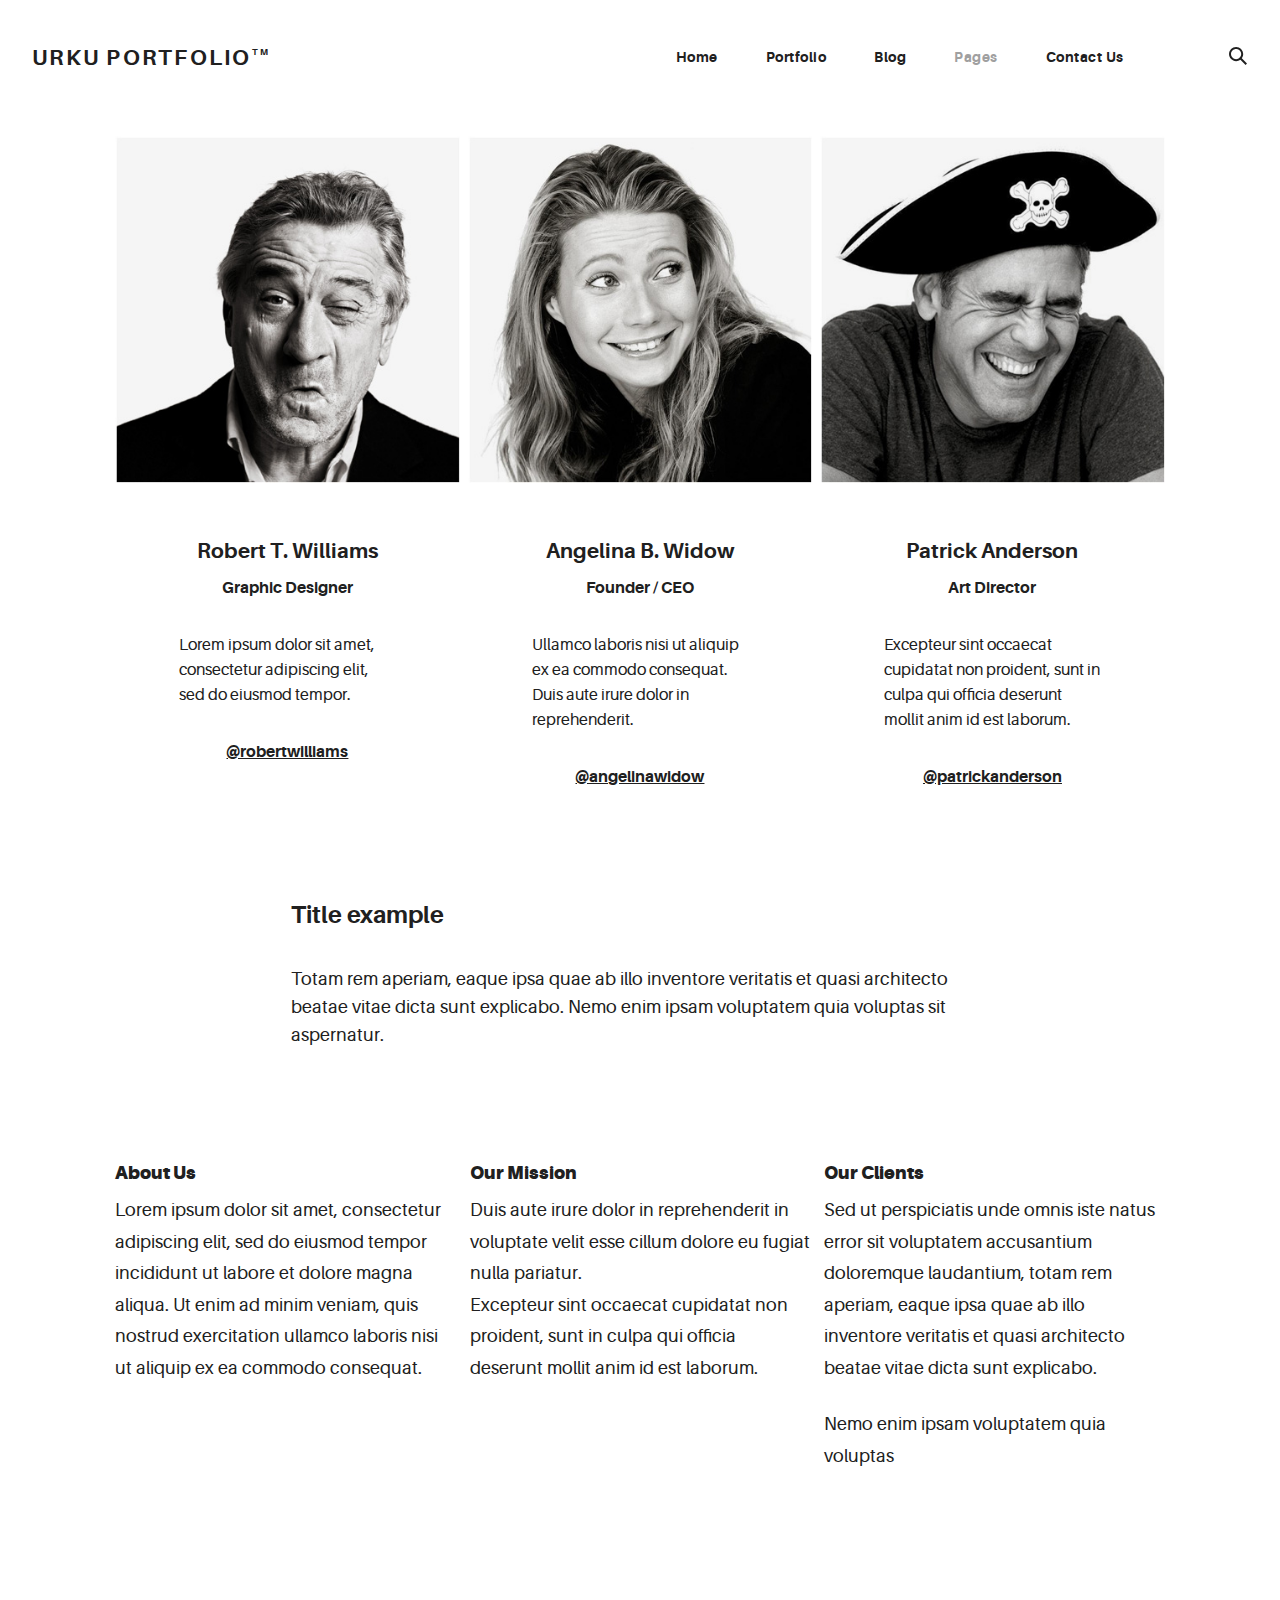
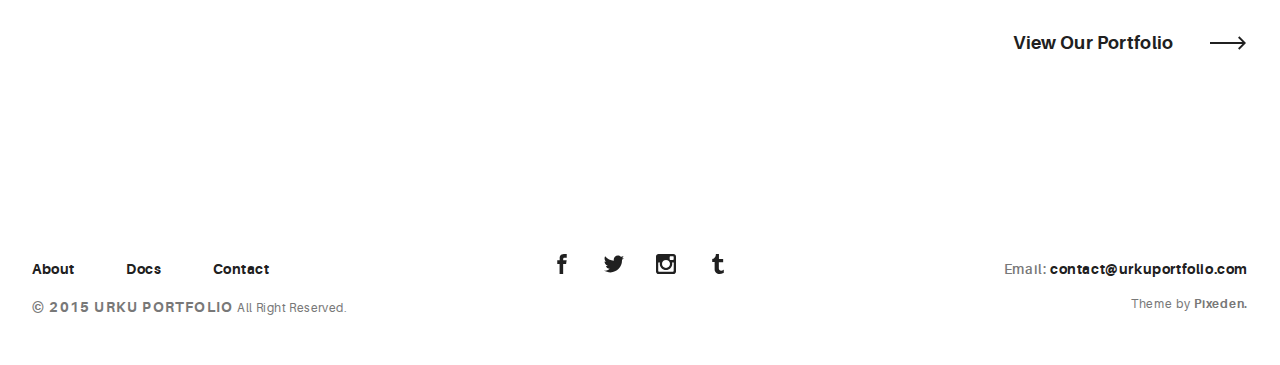
==== about.html @ c0dab232 "launch 1.0" ====
<!DOCTYPE html>
<html>
  <head>
    <meta name="viewport" content="width=device-width, initial-scale=1.0">
    <meta charset="UTF-8">
    <title>Urku Portfolio :: Pixeden</title>
    <link rel="icon" type="image/svg+xml" href="assets/img/urku-ico.svg">
    <link rel="stylesheet" href="assets/css/aurora-pack.min.css">
    <link rel="stylesheet" href="assets/css/aurora-theme-base.min.css">
    <link rel="stylesheet" href="assets/css/urku.css">
  </head>
  <body class="top-fixed">
    <header class="ae-container-fluid ae-container-fluid--full rk-header ">
      <input type="checkbox" id="mobile-menu" class="rk-mobile-menu">
      <label for="mobile-menu">
        <svg>
          <use xlink:href="assets/img/symbols.svg#bar"></use>
        </svg>
        <svg>
          <use xlink:href="assets/img/symbols.svg#bar"></use>
        </svg>
        <svg>
          <use xlink:href="assets/img/symbols.svg#bar"></use>
        </svg>
      </label>
      <div class="ae-container-fluid rk-topbar">
        <h1 class="rk-logo"><a href="index.html">urku portfolio<sup>tm</sup></a></h1>
        <nav class="rk-navigation">
          <ul class="rk-menu">
            <li class="rk-menu__item"><a href="index.html" class="rk-menu__link">Home</a>
            </li>
            <li class="rk-menu__item"><a href="portfolio.html" class="rk-menu__link">Portfolio</a>
              <nav class="rk-menu__sub">
                <ul class="rk-container">
                  <li class="rk-menu__item"><a href="portfolio.html" class="rk-menu__link">Flex</a></li>
                  <li class="rk-menu__item"><a href="portfolio-alt.html" class="rk-menu__link">Switch</a></li>
                  <li class="rk-menu__item"><a href="portfolio-raw.html" class="rk-menu__link">Static</a></li>
                  <li class="rk-menu__item"><a href="portfolio-masonry.html" class="rk-menu__link">Masonry</a></li>
                </ul>
              </nav>
            </li>
            <li class="rk-menu__item"><a href="blog.html" class="rk-menu__link">Blog</a>
            </li>
            <li class="active rk-menu__item"><a href="#0" class="rk-menu__link">Pages</a>
              <nav class="rk-menu__sub">
                <ul class="rk-container">
                  <li class="rk-menu__item"><a href="about.html" class="rk-menu__link">About</a></li>
                  <li class="rk-menu__item"><a href="documentation.html" class="rk-menu__link">Documentation</a></li>
                  <li class="rk-menu__item"><a href="design-styles.html" class="rk-menu__link">Design Styles</a></li>
                </ul>
              </nav>
            </li>
            <li class="rk-menu__item"><a href="contact.html" class="rk-menu__link">Contact Us</a>
            </li>
          </ul>
          <form class="rk-search">
            <input type="text" placeholder="Search" id="urku-search" class="rk-search-field">
            <label for="urku-search">
              <svg>
                <use xlink:href="assets/img/symbols.svg#icon-search"></use>
              </svg>
            </label>
          </form>
        </nav>
      </div>
    </header>
    <div class="ae-container-fluid ae-container-fluid--inner rk-main">
      <div class="ae-grid au-xs-ta-center au-mb-4">
        <div class="ae-grid__item item-lg-4 ae-kappa au-mb-3"><img src="assets/img/team-1.jpg" alt="" class="au-mb-3">
          <h5 class="ae-u-bolder au-mt-2">Robert T. Williams</h5>
          <p class="ae-u-bolder au-mb-3">Graphic Designer</p>
          <p class="au-lg-ta-left au-mb-3 au-pl-4 au-pr-4">Lorem ipsum dolor sit amet, consectetur adipiscing elit, sed do eiusmod tempor.</p><a href="#0" class="ae-u-bolder au-underline">@robertwilliams</a>
        </div>
        <div class="ae-grid__item item-lg-4 ae-kappa au-mb-3"><img src="assets/img/team-2.jpg" alt="" class="au-mb-3">
          <h5 class="ae-u-bolder au-mt-2">Angelina B. Widow</h5>
          <p class="ae-u-bolder au-mb-3">Founder / CEO</p>
          <p class="au-lg-ta-left au-mb-3 au-pl-4 au-pr-4">Ullamco laboris nisi ut aliquip ex ea commodo consequat. Duis aute irure dolor in reprehenderit.</p><a href="#0" class="ae-u-bolder au-underline">@angelinawidow</a>
        </div>
        <div class="ae-grid__item item-lg-4 ae-kappa au-mb-3"><img src="assets/img/team-3.jpg" alt="" class="au-mb-3">
          <h5 class="ae-u-bolder au-mt-2">Patrick Anderson</h5>
          <p class="ae-u-bolder au-mb-3">Art Director</p>
          <p class="au-lg-ta-left au-mb-3 au-pl-4 au-pr-4">Excepteur sint occaecat cupidatat non proident, sunt in culpa qui officia deserunt mollit anim id est laborum.</p><a href="#0" class="ae-u-bolder au-underline">@patrickanderson</a>
        </div>
      </div>
      <div class="ae-grid au-pt-2">
        <div class="ae-grid__item item-lg-8 item-lg--offset-2">
          <h4 class="ae-u-bolder">Title example</h4>
          <p>Totam rem aperiam, eaque ipsa quae ab illo inventore veritatis et quasi architecto beatae vitae dicta sunt explicabo. Nemo enim ipsam voluptatem quia voluptas sit aspernatur.</p>
        </div>
      </div>
      <div class="ae-grid ae-grid--alt au-xs-ptp-1">
        <div class="ae-grid__item--alt item-lg-4">
          <h6 class="ae-u-boldest">About Us</h6>
          <p class="au-lh-3">Lorem ipsum dolor sit amet, consectetur adipiscing elit, sed do eiusmod tempor incididunt ut labore et dolore magna aliqua. Ut enim ad minim veniam, quis nostrud exercitation ullamco laboris nisi ut aliquip ex ea commodo consequat. </p>
        </div>
        <div class="ae-grid__item--alt item-lg-4">
          <h6 class="ae-u-boldest">Our Mission</h6>
          <p class="au-lh-3">Duis aute irure dolor in reprehenderit in voluptate velit esse cillum dolore eu fugiat nulla pariatur. <br>Excepteur sint occaecat cupidatat non proident, sunt in culpa qui officia deserunt mollit anim id est laborum.</p>
        </div>
        <div class="ae-grid__item--alt item-lg-4">
          <h6 class="ae-u-boldest">Our Clients</h6>
          <p class="au-lh-3">Sed ut perspiciatis unde omnis iste natus error sit voluptatem accusantium doloremque laudantium, totam rem aperiam, eaque ipsa quae ab illo inventore veritatis et quasi architecto beatae vitae dicta sunt explicabo. </p>
          <p class="au-lh-3">Nemo enim ipsam voluptatem quia voluptas</p>
        </div>
      </div>
      <p class="au-flex au-pt-4 group-buttons"><a href="portfolio.html" class="au-mt-4 arrow-button arrow-button--right arrow-button--out">View Our Portfolio<span class="arrow-cont">
            <svg>
              <use xlink:href="assets/img/symbols.svg#arrow"></use>
            </svg></span></a></p>
    </div>
    <footer class="ae-container-fluid rk-footer ">
      <div class="ae-grid ae-grid--collapse">
        <div class="ae-grid__item item-lg-4 au-xs-ta-center au-lg-ta-left">
          <ul class="rk-menu rk-footer-menu">
            <li class="rk-menu__item"><a href="about.html" class="rk-menu__link">About</a>
            </li>
            <li class="rk-menu__item"><a href="documentation.html" class="rk-menu__link">Docs</a>
            </li>
            <li class="rk-menu__item"><a href="contact.html" class="rk-menu__link">Contact</a>
            </li>
          </ul>
          <p class="rk-footer__text rk-footer__copy "> <span class="ae-u-bold">© </span><span class="ae-u-bolder">2015 URKU PORTFOLIO </span>All Right Reserved.</p>
        </div>
        <div class="ae-grid__item item-lg-4 au-xs-ta-center"><a href="#0" class="rk-social-btn ">
            <svg>
              <use xlink:href="assets/img/symbols.svg#icon-facebook"></use>
            </svg></a><a href="#0" class="rk-social-btn ">
            <svg>
              <use xlink:href="assets/img/symbols.svg#icon-twitter"></use>
            </svg></a><a href="#0" class="rk-social-btn ">
            <svg>
              <use xlink:href="assets/img/symbols.svg#icon-pinterest"></use>
            </svg></a><a href="#0" class="rk-social-btn ">
            <svg>
              <use xlink:href="assets/img/symbols.svg#icon-tumblr"></use>
            </svg></a></div>
        <div class="ae-grid__item item-lg-4 au-xs-ta-center au-lg-ta-right">
          <p class="rk-footer__text rk-footer__contact "> <span class="ae-u-bold">Email: </span><span class="ae-u-bolder"> <a href="#0" class="rk-dark-color ">contact@urkuportfolio.com </a></span></p>
          <p class="rk-footer__text rk-footer__by">Theme by <a href="http://pixeden.com" class="ae-u-bolder">Pixeden.</a></p>
        </div>
      </div>
    </footer>
    <script src="assets/js/svg4everybody.min.js"></script>
    <script>svg4everybody();</script>
  </body>
</html>
---- assets/css/aurora-pack.min.css ----
.ae-container,.ae-container-fluid{margin-right:auto;margin-left:auto}hr,img{border:0}dfn,q,tfoot td{font-style:italic}pre,textarea{overflow:auto}td,textarea{vertical-align:top}.ae-container-fluid:after,.ae-container:after,.au-clearfix:after{clear:both}.au-xs-ta-left,caption,th{text-align:left}.ae-container-fluid:after,.ae-container-fluid:before,.ae-container:after,.ae-container:before{content:" ";display:table}html{box-sizing:border-box}*,:after,:before{box-sizing:inherit}.ae-container{padding-left:.25rem;padding-right:.25rem}@media (min-width:40em){.ae-container{max-width:40rem}}@media (min-width:52em){.ae-container{max-width:48.75rem}}@media (min-width:64em){.ae-container{max-width:62rem}}@media (min-width:75em){.ae-container{max-width:72.25rem}}@media (min-width:40em){.ae-container-fluid{max-width:88.88889em;width:95vw}.ae-container-fluid--inner{max-width:68.88889em;width:82vw}}.ae-container-fluid--full{max-width:100%;padding-left:0;padding-right:0;width:100%}@media (max-width:63.99em){.ae-container-fluid{padding-left:.25rem;padding-right:.25rem}}.ae-grid{display:-webkit-box;display:-webkit-flex;display:-ms-flexbox;display:flex;-webkit-flex-wrap:wrap;-ms-flex-wrap:wrap;flex-wrap:wrap;margin-left:-.25rem;margin-right:-.25rem}.ae-grid--alt{display:-webkit-box;display:-webkit-flex;display:-ms-flexbox;display:flex;-webkit-flex-wrap:wrap;-ms-flex-wrap:wrap;flex-wrap:wrap;margin-left:-.63832%;margin-right:-.63832%}@media (min-width:40em){.ae-grid--alt1{display:-webkit-box;display:-webkit-flex;display:-ms-flexbox;display:flex;-webkit-flex-wrap:wrap;-ms-flex-wrap:wrap;flex-wrap:wrap;margin-left:-7.65989%;margin-right:-7.65989%}.ae-grid--alt2,.ae-grid--alt3{display:-webkit-box;display:-webkit-flex;display:-ms-flexbox;-webkit-flex-wrap:wrap}.ae-grid--alt2{display:flex;-ms-flex-wrap:wrap;flex-wrap:wrap;margin-left:-3.82995%;margin-right:-3.82995%}.ae-grid--alt3{display:flex;-ms-flex-wrap:wrap;flex-wrap:wrap;margin-left:-2.5533%;margin-right:-2.5533%}.ae-grid--alt4,.ae-grid--alt5{display:-webkit-box;display:-webkit-flex;display:-ms-flexbox;-webkit-flex-wrap:wrap}.ae-grid--alt4{display:flex;-ms-flex-wrap:wrap;flex-wrap:wrap;margin-left:-1.91497%;margin-right:-1.91497%}.ae-grid--alt5{display:flex;-ms-flex-wrap:wrap;flex-wrap:wrap;margin-left:-1.53198%;margin-right:-1.53198%}.ae-grid--alt6,.ae-grid--alt7{display:-webkit-box;display:-webkit-flex;display:-ms-flexbox;-webkit-flex-wrap:wrap}.ae-grid--alt6{display:flex;-ms-flex-wrap:wrap;flex-wrap:wrap;margin-left:-1.27665%;margin-right:-1.27665%}.ae-grid--alt7{display:flex;-ms-flex-wrap:wrap;flex-wrap:wrap;margin-left:-1.09427%;margin-right:-1.09427%}.ae-grid--alt8,.ae-grid--alt9{display:-webkit-box;display:-webkit-flex;display:-ms-flexbox;-webkit-flex-wrap:wrap}.ae-grid--alt8{display:flex;-ms-flex-wrap:wrap;flex-wrap:wrap;margin-left:-.95749%;margin-right:-.95749%}.ae-grid--alt9{display:flex;-ms-flex-wrap:wrap;flex-wrap:wrap;margin-left:-.8511%;margin-right:-.8511%}.ae-grid--alt10{display:-webkit-box;display:-webkit-flex;display:-ms-flexbox;display:flex;-webkit-flex-wrap:wrap;-ms-flex-wrap:wrap;flex-wrap:wrap;margin-left:-.76599%;margin-right:-.76599%}}.ae-grid__item--alt{-webkit-box-flex:0;-webkit-flex:0 0 100%;-ms-flex:0 0 100%;flex:0 0 100%;min-height:1px;padding-left:.63832%;padding-right:.63832%;position:relative}@media (min-width:40em){.ae-grid__item--alt1{-webkit-box-flex:0;-webkit-flex:0 0 100%;-ms-flex:0 0 100%;flex:0 0 100%;min-height:1px;padding-left:7.65989%;padding-right:7.65989%;position:relative}.ae-grid__item--alt2{-webkit-box-flex:0;-webkit-flex:0 0 100%;-ms-flex:0 0 100%;flex:0 0 100%;min-height:1px;padding-left:3.82995%;padding-right:3.82995%;position:relative}.ae-grid__item--alt3{-webkit-box-flex:0;-webkit-flex:0 0 100%;-ms-flex:0 0 100%;flex:0 0 100%;min-height:1px;padding-left:2.5533%;padding-right:2.5533%;position:relative}.ae-grid__item--alt4,.ae-grid__item--alt5{-webkit-box-flex:0;min-height:1px;position:relative}.ae-grid__item--alt4{-webkit-flex:0 0 100%;-ms-flex:0 0 100%;flex:0 0 100%;padding-left:1.91497%;padding-right:1.91497%}.ae-grid__item--alt5{-webkit-flex:0 0 100%;-ms-flex:0 0 100%;flex:0 0 100%;padding-left:1.53198%;padding-right:1.53198%}.ae-grid__item--alt6{-webkit-box-flex:0;-webkit-flex:0 0 100%;-ms-flex:0 0 100%;flex:0 0 100%;min-height:1px;padding-left:1.27665%;padding-right:1.27665%;position:relative}.ae-grid__item--alt7{-webkit-box-flex:0;-webkit-flex:0 0 100%;-ms-flex:0 0 100%;flex:0 0 100%;min-height:1px;padding-left:1.09427%;padding-right:1.09427%;position:relative}.ae-grid__item--alt8,.ae-grid__item--alt9{-webkit-box-flex:0;min-height:1px;position:relative}.ae-grid__item--alt8{-webkit-flex:0 0 100%;-ms-flex:0 0 100%;flex:0 0 100%;padding-left:.95749%;padding-right:.95749%}.ae-grid__item--alt9{-webkit-flex:0 0 100%;-ms-flex:0 0 100%;flex:0 0 100%;padding-left:.8511%;padding-right:.8511%}.ae-grid__item--alt10{-webkit-box-flex:0;-webkit-flex:0 0 100%;-ms-flex:0 0 100%;flex:0 0 100%;min-height:1px;padding-left:.76599%;padding-right:.76599%;position:relative}}.ae-grid__item{-webkit-box-flex:0;-webkit-flex:0 0 100%;-ms-flex:0 0 100%;flex:0 0 100%;min-height:1px;padding-left:.25rem;padding-right:.25rem;position:relative;max-width:100%}.ae-grid--collapse>.ae-grid__item,.ae-grid--deepcollapse .ae-grid__item,.ae-grid__item--collapse{padding-left:0;padding-right:0}.item-xs--auto{-webkit-box-flex:1;-webkit-flex:1;-ms-flex:1;flex:1}.item-xs-1{-webkit-box-flex:0;-webkit-flex:0 0 8.33333%;-ms-flex:0 0 8.33333%;flex:0 0 8.33333%;max-width:8.33333%}.item-xs-2{-webkit-box-flex:0;-webkit-flex:0 0 16.66667%;-ms-flex:0 0 16.66667%;flex:0 0 16.66667%;max-width:16.66667%}.item-xs-3{-webkit-box-flex:0;-webkit-flex:0 0 25%;-ms-flex:0 0 25%;flex:0 0 25%;max-width:25%}.item-xs-4{-webkit-box-flex:0;-webkit-flex:0 0 33.33333%;-ms-flex:0 0 33.33333%;flex:0 0 33.33333%;max-width:33.33333%}.item-xs-5{-webkit-box-flex:0;-webkit-flex:0 0 41.66667%;-ms-flex:0 0 41.66667%;flex:0 0 41.66667%;max-width:41.66667%}.item-xs-6{-webkit-box-flex:0;-webkit-flex:0 0 50%;-ms-flex:0 0 50%;flex:0 0 50%;max-width:50%}.item-xs-7{-webkit-box-flex:0;-webkit-flex:0 0 58.33333%;-ms-flex:0 0 58.33333%;flex:0 0 58.33333%;max-width:58.33333%}.item-xs-8{-webkit-box-flex:0;-webkit-flex:0 0 66.66667%;-ms-flex:0 0 66.66667%;flex:0 0 66.66667%;max-width:66.66667%}.item-xs-9{-webkit-box-flex:0;-webkit-flex:0 0 75%;-ms-flex:0 0 75%;flex:0 0 75%;max-width:75%}.item-xs-10{-webkit-box-flex:0;-webkit-flex:0 0 83.33333%;-ms-flex:0 0 83.33333%;flex:0 0 83.33333%;max-width:83.33333%}.item-xs-11{-webkit-box-flex:0;-webkit-flex:0 0 91.66667%;-ms-flex:0 0 91.66667%;flex:0 0 91.66667%;max-width:91.66667%}.item-xs-12{-webkit-box-flex:0;-webkit-flex:0 0 100%;-ms-flex:0 0 100%;flex:0 0 100%;max-width:100%}.item-xs--pull-0{left:auto;right:auto}.item-xs--pull-1{left:auto;right:8.33333%}.item-xs--pull-2{left:auto;right:16.66667%}.item-xs--pull-3{left:auto;right:25%}.item-xs--pull-4{left:auto;right:33.33333%}.item-xs--pull-5{left:auto;right:41.66667%}.item-xs--pull-6{left:auto;right:50%}.item-xs--pull-7{left:auto;right:58.33333%}.item-xs--pull-8{left:auto;right:66.66667%}.item-xs--pull-9{left:auto;right:75%}.item-xs--pull-10{left:auto;right:83.33333%}.item-xs--pull-11{left:auto;right:91.66667%}.item-xs--pull-12{left:auto;right:100%}.item-xs--push-0{left:auto;right:auto}.item-xs--push-1{left:8.33333%;right:auto}.item-xs--push-2{left:16.66667%;right:auto}.item-xs--push-3{left:25%;right:auto}.item-xs--push-4{left:33.33333%;right:auto}.item-xs--push-5{left:41.66667%;right:auto}.item-xs--push-6{left:50%;right:auto}.item-xs--push-7{left:58.33333%;right:auto}.item-xs--push-8{left:66.66667%;right:auto}.item-xs--push-9{left:75%;right:auto}.item-xs--push-10{left:83.33333%;right:auto}.item-xs--push-11{left:91.66667%;right:auto}.item-xs--push-12{left:100%;right:auto}.item-xs--offset-0{margin-left:0}.item-xs--offset-1{margin-left:8.33333%}.item-xs--offset-2{margin-left:16.66667%}.item-xs--offset-3{margin-left:25%}.item-xs--offset-4{margin-left:33.33333%}.item-xs--offset-5{margin-left:41.66667%}.item-xs--offset-6{margin-left:50%}.item-xs--offset-7{margin-left:58.33333%}.item-xs--offset-8{margin-left:66.66667%}.item-xs--offset-9{margin-left:75%}.item-xs--offset-10{margin-left:83.33333%}.item-xs--offset-11{margin-left:91.66667%}.item-xs--offset-12{margin-left:100%}.item-xs--top{-webkit-align-self:flex-start;-ms-flex-item-align:start;align-self:flex-start}.item-xs--center{-webkit-align-self:center;-ms-flex-item-align:center;align-self:center}.item-xs--bottom{-webkit-align-self:flex-end;-ms-flex-item-align:end;align-self:flex-end}.items-xs--top{-webkit-box-align:start;-webkit-align-items:flex-start;-ms-flex-align:start;align-items:flex-start}.items-xs--center{-webkit-box-align:center;-webkit-align-items:center;-ms-flex-align:center;align-items:center}.items-xs--bottom{-webkit-box-align:end;-webkit-align-items:flex-end;-ms-flex-align:end;align-items:flex-end}.item-xs--start{-webkit-box-ordinal-group:0;-webkit-order:-1;-ms-flex-order:-1;order:-1}.item-xs--end{-webkit-box-ordinal-group:14;-webkit-order:13;-ms-flex-order:13;order:13}.item-xs--order-1{-webkit-box-ordinal-group:2;-webkit-order:1;-ms-flex-order:1;order:1}.item-xs--order-2{-webkit-box-ordinal-group:3;-webkit-order:2;-ms-flex-order:2;order:2}.item-xs--order-3{-webkit-box-ordinal-group:4;-webkit-order:3;-ms-flex-order:3;order:3}.item-xs--order-4{-webkit-box-ordinal-group:5;-webkit-order:4;-ms-flex-order:4;order:4}.item-xs--order-5{-webkit-box-ordinal-group:6;-webkit-order:5;-ms-flex-order:5;order:5}.item-xs--order-6{-webkit-box-ordinal-group:7;-webkit-order:6;-ms-flex-order:6;order:6}.item-xs--order-7{-webkit-box-ordinal-group:8;-webkit-order:7;-ms-flex-order:7;order:7}.item-xs--order-8{-webkit-box-ordinal-group:9;-webkit-order:8;-ms-flex-order:8;order:8}.item-xs--order-9{-webkit-box-ordinal-group:10;-webkit-order:9;-ms-flex-order:9;order:9}.item-xs--order-10{-webkit-box-ordinal-group:11;-webkit-order:10;-ms-flex-order:10;order:10}.item-xs--order-11{-webkit-box-ordinal-group:12;-webkit-order:11;-ms-flex-order:11;order:11}.item-xs--order-12{-webkit-box-ordinal-group:13;-webkit-order:12;-ms-flex-order:12;order:12}@media (min-width:40em){.item-sm--auto{-webkit-box-flex:1;-webkit-flex:1;-ms-flex:1;flex:1}.item-sm-1{-webkit-box-flex:0;-webkit-flex:0 0 8.33333%;-ms-flex:0 0 8.33333%;flex:0 0 8.33333%;max-width:8.33333%}.item-sm-2{-webkit-box-flex:0;-webkit-flex:0 0 16.66667%;-ms-flex:0 0 16.66667%;flex:0 0 16.66667%;max-width:16.66667%}.item-sm-3{-webkit-box-flex:0;-webkit-flex:0 0 25%;-ms-flex:0 0 25%;flex:0 0 25%;max-width:25%}.item-sm-4{-webkit-box-flex:0;-webkit-flex:0 0 33.33333%;-ms-flex:0 0 33.33333%;flex:0 0 33.33333%;max-width:33.33333%}.item-sm-5{-webkit-box-flex:0;-webkit-flex:0 0 41.66667%;-ms-flex:0 0 41.66667%;flex:0 0 41.66667%;max-width:41.66667%}.item-sm-6{-webkit-box-flex:0;-webkit-flex:0 0 50%;-ms-flex:0 0 50%;flex:0 0 50%;max-width:50%}.item-sm-7{-webkit-box-flex:0;-webkit-flex:0 0 58.33333%;-ms-flex:0 0 58.33333%;flex:0 0 58.33333%;max-width:58.33333%}.item-sm-8{-webkit-box-flex:0;-webkit-flex:0 0 66.66667%;-ms-flex:0 0 66.66667%;flex:0 0 66.66667%;max-width:66.66667%}.item-sm-9{-webkit-box-flex:0;-webkit-flex:0 0 75%;-ms-flex:0 0 75%;flex:0 0 75%;max-width:75%}.item-sm-10{-webkit-box-flex:0;-webkit-flex:0 0 83.33333%;-ms-flex:0 0 83.33333%;flex:0 0 83.33333%;max-width:83.33333%}.item-sm-11{-webkit-box-flex:0;-webkit-flex:0 0 91.66667%;-ms-flex:0 0 91.66667%;flex:0 0 91.66667%;max-width:91.66667%}.item-sm-12{-webkit-box-flex:0;-webkit-flex:0 0 100%;-ms-flex:0 0 100%;flex:0 0 100%;max-width:100%}.item-sm--pull-0{left:auto;right:auto}.item-sm--pull-1{left:auto;right:8.33333%}.item-sm--pull-2{left:auto;right:16.66667%}.item-sm--pull-3{left:auto;right:25%}.item-sm--pull-4{left:auto;right:33.33333%}.item-sm--pull-5{left:auto;right:41.66667%}.item-sm--pull-6{left:auto;right:50%}.item-sm--pull-7{left:auto;right:58.33333%}.item-sm--pull-8{left:auto;right:66.66667%}.item-sm--pull-9{left:auto;right:75%}.item-sm--pull-10{left:auto;right:83.33333%}.item-sm--pull-11{left:auto;right:91.66667%}.item-sm--pull-12{left:auto;right:100%}.item-sm--push-0{left:auto;right:auto}.item-sm--push-1{left:8.33333%;right:auto}.item-sm--push-2{left:16.66667%;right:auto}.item-sm--push-3{left:25%;right:auto}.item-sm--push-4{left:33.33333%;right:auto}.item-sm--push-5{left:41.66667%;right:auto}.item-sm--push-6{left:50%;right:auto}.item-sm--push-7{left:58.33333%;right:auto}.item-sm--push-8{left:66.66667%;right:auto}.item-sm--push-9{left:75%;right:auto}.item-sm--push-10{left:83.33333%;right:auto}.item-sm--push-11{left:91.66667%;right:auto}.item-sm--push-12{left:100%;right:auto}.item-sm--offset-0{margin-left:0}.item-sm--offset-1{margin-left:8.33333%}.item-sm--offset-2{margin-left:16.66667%}.item-sm--offset-3{margin-left:25%}.item-sm--offset-4{margin-left:33.33333%}.item-sm--offset-5{margin-left:41.66667%}.item-sm--offset-6{margin-left:50%}.item-sm--offset-7{margin-left:58.33333%}.item-sm--offset-8{margin-left:66.66667%}.item-sm--offset-9{margin-left:75%}.item-sm--offset-10{margin-left:83.33333%}.item-sm--offset-11{margin-left:91.66667%}.item-sm--offset-12{margin-left:100%}.item-sm--top{-webkit-align-self:flex-start;-ms-flex-item-align:start;align-self:flex-start}.item-sm--center{-webkit-align-self:center;-ms-flex-item-align:center;align-self:center}.item-sm--bottom{-webkit-align-self:flex-end;-ms-flex-item-align:end;align-self:flex-end}.items-sm--top{-webkit-box-align:start;-webkit-align-items:flex-start;-ms-flex-align:start;align-items:flex-start}.items-sm--center{-webkit-box-align:center;-webkit-align-items:center;-ms-flex-align:center;align-items:center}.items-sm--bottom{-webkit-box-align:end;-webkit-align-items:flex-end;-ms-flex-align:end;align-items:flex-end}.item-sm--start{-webkit-box-ordinal-group:0;-webkit-order:-1;-ms-flex-order:-1;order:-1}.item-sm--end{-webkit-box-ordinal-group:14;-webkit-order:13;-ms-flex-order:13;order:13}.item-sm--order-1{-webkit-box-ordinal-group:2;-webkit-order:1;-ms-flex-order:1;order:1}.item-sm--order-2{-webkit-box-ordinal-group:3;-webkit-order:2;-ms-flex-order:2;order:2}.item-sm--order-3{-webkit-box-ordinal-group:4;-webkit-order:3;-ms-flex-order:3;order:3}.item-sm--order-4{-webkit-box-ordinal-group:5;-webkit-order:4;-ms-flex-order:4;order:4}.item-sm--order-5{-webkit-box-ordinal-group:6;-webkit-order:5;-ms-flex-order:5;order:5}.item-sm--order-6{-webkit-box-ordinal-group:7;-webkit-order:6;-ms-flex-order:6;order:6}.item-sm--order-7{-webkit-box-ordinal-group:8;-webkit-order:7;-ms-flex-order:7;order:7}.item-sm--order-8{-webkit-box-ordinal-group:9;-webkit-order:8;-ms-flex-order:8;order:8}.item-sm--order-9{-webkit-box-ordinal-group:10;-webkit-order:9;-ms-flex-order:9;order:9}.item-sm--order-10{-webkit-box-ordinal-group:11;-webkit-order:10;-ms-flex-order:10;order:10}.item-sm--order-11{-webkit-box-ordinal-group:12;-webkit-order:11;-ms-flex-order:11;order:11}.item-sm--order-12{-webkit-box-ordinal-group:13;-webkit-order:12;-ms-flex-order:12;order:12}}@media (min-width:52em){.item-md--auto{-webkit-box-flex:1;-webkit-flex:1;-ms-flex:1;flex:1}.item-md-1{-webkit-box-flex:0;-webkit-flex:0 0 8.33333%;-ms-flex:0 0 8.33333%;flex:0 0 8.33333%;max-width:8.33333%}.item-md-2{-webkit-box-flex:0;-webkit-flex:0 0 16.66667%;-ms-flex:0 0 16.66667%;flex:0 0 16.66667%;max-width:16.66667%}.item-md-3{-webkit-box-flex:0;-webkit-flex:0 0 25%;-ms-flex:0 0 25%;flex:0 0 25%;max-width:25%}.item-md-4{-webkit-box-flex:0;-webkit-flex:0 0 33.33333%;-ms-flex:0 0 33.33333%;flex:0 0 33.33333%;max-width:33.33333%}.item-md-5{-webkit-box-flex:0;-webkit-flex:0 0 41.66667%;-ms-flex:0 0 41.66667%;flex:0 0 41.66667%;max-width:41.66667%}.item-md-6{-webkit-box-flex:0;-webkit-flex:0 0 50%;-ms-flex:0 0 50%;flex:0 0 50%;max-width:50%}.item-md-7{-webkit-box-flex:0;-webkit-flex:0 0 58.33333%;-ms-flex:0 0 58.33333%;flex:0 0 58.33333%;max-width:58.33333%}.item-md-8{-webkit-box-flex:0;-webkit-flex:0 0 66.66667%;-ms-flex:0 0 66.66667%;flex:0 0 66.66667%;max-width:66.66667%}.item-md-9{-webkit-box-flex:0;-webkit-flex:0 0 75%;-ms-flex:0 0 75%;flex:0 0 75%;max-width:75%}.item-md-10{-webkit-box-flex:0;-webkit-flex:0 0 83.33333%;-ms-flex:0 0 83.33333%;flex:0 0 83.33333%;max-width:83.33333%}.item-md-11{-webkit-box-flex:0;-webkit-flex:0 0 91.66667%;-ms-flex:0 0 91.66667%;flex:0 0 91.66667%;max-width:91.66667%}.item-md-12{-webkit-box-flex:0;-webkit-flex:0 0 100%;-ms-flex:0 0 100%;flex:0 0 100%;max-width:100%}.item-md--pull-0{left:auto;right:auto}.item-md--pull-1{left:auto;right:8.33333%}.item-md--pull-2{left:auto;right:16.66667%}.item-md--pull-3{left:auto;right:25%}.item-md--pull-4{left:auto;right:33.33333%}.item-md--pull-5{left:auto;right:41.66667%}.item-md--pull-6{left:auto;right:50%}.item-md--pull-7{left:auto;right:58.33333%}.item-md--pull-8{left:auto;right:66.66667%}.item-md--pull-9{left:auto;right:75%}.item-md--pull-10{left:auto;right:83.33333%}.item-md--pull-11{left:auto;right:91.66667%}.item-md--pull-12{left:auto;right:100%}.item-md--push-0{left:auto;right:auto}.item-md--push-1{left:8.33333%;right:auto}.item-md--push-2{left:16.66667%;right:auto}.item-md--push-3{left:25%;right:auto}.item-md--push-4{left:33.33333%;right:auto}.item-md--push-5{left:41.66667%;right:auto}.item-md--push-6{left:50%;right:auto}.item-md--push-7{left:58.33333%;right:auto}.item-md--push-8{left:66.66667%;right:auto}.item-md--push-9{left:75%;right:auto}.item-md--push-10{left:83.33333%;right:auto}.item-md--push-11{left:91.66667%;right:auto}.item-md--push-12{left:100%;right:auto}.item-md--offset-0{margin-left:0}.item-md--offset-1{margin-left:8.33333%}.item-md--offset-2{margin-left:16.66667%}.item-md--offset-3{margin-left:25%}.item-md--offset-4{margin-left:33.33333%}.item-md--offset-5{margin-left:41.66667%}.item-md--offset-6{margin-left:50%}.item-md--offset-7{margin-left:58.33333%}.item-md--offset-8{margin-left:66.66667%}.item-md--offset-9{margin-left:75%}.item-md--offset-10{margin-left:83.33333%}.item-md--offset-11{margin-left:91.66667%}.item-md--offset-12{margin-left:100%}.item-md--top{-webkit-align-self:flex-start;-ms-flex-item-align:start;align-self:flex-start}.item-md--center{-webkit-align-self:center;-ms-flex-item-align:center;align-self:center}.item-md--bottom{-webkit-align-self:flex-end;-ms-flex-item-align:end;align-self:flex-end}.items-md--top{-webkit-box-align:start;-webkit-align-items:flex-start;-ms-flex-align:start;align-items:flex-start}.items-md--center{-webkit-box-align:center;-webkit-align-items:center;-ms-flex-align:center;align-items:center}.items-md--bottom{-webkit-box-align:end;-webkit-align-items:flex-end;-ms-flex-align:end;align-items:flex-end}.item-md--start{-webkit-box-ordinal-group:0;-webkit-order:-1;-ms-flex-order:-1;order:-1}.item-md--end{-webkit-box-ordinal-group:14;-webkit-order:13;-ms-flex-order:13;order:13}.item-md--order-1{-webkit-box-ordinal-group:2;-webkit-order:1;-ms-flex-order:1;order:1}.item-md--order-2{-webkit-box-ordinal-group:3;-webkit-order:2;-ms-flex-order:2;order:2}.item-md--order-3{-webkit-box-ordinal-group:4;-webkit-order:3;-ms-flex-order:3;order:3}.item-md--order-4{-webkit-box-ordinal-group:5;-webkit-order:4;-ms-flex-order:4;order:4}.item-md--order-5{-webkit-box-ordinal-group:6;-webkit-order:5;-ms-flex-order:5;order:5}.item-md--order-6{-webkit-box-ordinal-group:7;-webkit-order:6;-ms-flex-order:6;order:6}.item-md--order-7{-webkit-box-ordinal-group:8;-webkit-order:7;-ms-flex-order:7;order:7}.item-md--order-8{-webkit-box-ordinal-group:9;-webkit-order:8;-ms-flex-order:8;order:8}.item-md--order-9{-webkit-box-ordinal-group:10;-webkit-order:9;-ms-flex-order:9;order:9}.item-md--order-10{-webkit-box-ordinal-group:11;-webkit-order:10;-ms-flex-order:10;order:10}.item-md--order-11{-webkit-box-ordinal-group:12;-webkit-order:11;-ms-flex-order:11;order:11}.item-md--order-12{-webkit-box-ordinal-group:13;-webkit-order:12;-ms-flex-order:12;order:12}}@media (min-width:64em){.item-lg--auto{-webkit-box-flex:1;-webkit-flex:1;-ms-flex:1;flex:1}.item-lg-1{-webkit-box-flex:0;-webkit-flex:0 0 8.33333%;-ms-flex:0 0 8.33333%;flex:0 0 8.33333%;max-width:8.33333%}.item-lg-2{-webkit-box-flex:0;-webkit-flex:0 0 16.66667%;-ms-flex:0 0 16.66667%;flex:0 0 16.66667%;max-width:16.66667%}.item-lg-3{-webkit-box-flex:0;-webkit-flex:0 0 25%;-ms-flex:0 0 25%;flex:0 0 25%;max-width:25%}.item-lg-4{-webkit-box-flex:0;-webkit-flex:0 0 33.33333%;-ms-flex:0 0 33.33333%;flex:0 0 33.33333%;max-width:33.33333%}.item-lg-5{-webkit-box-flex:0;-webkit-flex:0 0 41.66667%;-ms-flex:0 0 41.66667%;flex:0 0 41.66667%;max-width:41.66667%}.item-lg-6{-webkit-box-flex:0;-webkit-flex:0 0 50%;-ms-flex:0 0 50%;flex:0 0 50%;max-width:50%}.item-lg-7{-webkit-box-flex:0;-webkit-flex:0 0 58.33333%;-ms-flex:0 0 58.33333%;flex:0 0 58.33333%;max-width:58.33333%}.item-lg-8{-webkit-box-flex:0;-webkit-flex:0 0 66.66667%;-ms-flex:0 0 66.66667%;flex:0 0 66.66667%;max-width:66.66667%}.item-lg-9{-webkit-box-flex:0;-webkit-flex:0 0 75%;-ms-flex:0 0 75%;flex:0 0 75%;max-width:75%}.item-lg-10{-webkit-box-flex:0;-webkit-flex:0 0 83.33333%;-ms-flex:0 0 83.33333%;flex:0 0 83.33333%;max-width:83.33333%}.item-lg-11{-webkit-box-flex:0;-webkit-flex:0 0 91.66667%;-ms-flex:0 0 91.66667%;flex:0 0 91.66667%;max-width:91.66667%}.item-lg-12{-webkit-box-flex:0;-webkit-flex:0 0 100%;-ms-flex:0 0 100%;flex:0 0 100%;max-width:100%}.item-lg--pull-0{left:auto;right:auto}.item-lg--pull-1{left:auto;right:8.33333%}.item-lg--pull-2{left:auto;right:16.66667%}.item-lg--pull-3{left:auto;right:25%}.item-lg--pull-4{left:auto;right:33.33333%}.item-lg--pull-5{left:auto;right:41.66667%}.item-lg--pull-6{left:auto;right:50%}.item-lg--pull-7{left:auto;right:58.33333%}.item-lg--pull-8{left:auto;right:66.66667%}.item-lg--pull-9{left:auto;right:75%}.item-lg--pull-10{left:auto;right:83.33333%}.item-lg--pull-11{left:auto;right:91.66667%}.item-lg--pull-12{left:auto;right:100%}.item-lg--push-0{left:auto;right:auto}.item-lg--push-1{left:8.33333%;right:auto}.item-lg--push-2{left:16.66667%;right:auto}.item-lg--push-3{left:25%;right:auto}.item-lg--push-4{left:33.33333%;right:auto}.item-lg--push-5{left:41.66667%;right:auto}.item-lg--push-6{left:50%;right:auto}.item-lg--push-7{left:58.33333%;right:auto}.item-lg--push-8{left:66.66667%;right:auto}.item-lg--push-9{left:75%;right:auto}.item-lg--push-10{left:83.33333%;right:auto}.item-lg--push-11{left:91.66667%;right:auto}.item-lg--push-12{left:100%;right:auto}.item-lg--offset-0{margin-left:0}.item-lg--offset-1{margin-left:8.33333%}.item-lg--offset-2{margin-left:16.66667%}.item-lg--offset-3{margin-left:25%}.item-lg--offset-4{margin-left:33.33333%}.item-lg--offset-5{margin-left:41.66667%}.item-lg--offset-6{margin-left:50%}.item-lg--offset-7{margin-left:58.33333%}.item-lg--offset-8{margin-left:66.66667%}.item-lg--offset-9{margin-left:75%}.item-lg--offset-10{margin-left:83.33333%}.item-lg--offset-11{margin-left:91.66667%}.item-lg--offset-12{margin-left:100%}.item-lg--top{-webkit-align-self:flex-start;-ms-flex-item-align:start;align-self:flex-start}.item-lg--center{-webkit-align-self:center;-ms-flex-item-align:center;align-self:center}.item-lg--bottom{-webkit-align-self:flex-end;-ms-flex-item-align:end;align-self:flex-end}.items-lg--top{-webkit-box-align:start;-webkit-align-items:flex-start;-ms-flex-align:start;align-items:flex-start}.items-lg--center{-webkit-box-align:center;-webkit-align-items:center;-ms-flex-align:center;align-items:center}.items-lg--bottom{-webkit-box-align:end;-webkit-align-items:flex-end;-ms-flex-align:end;align-items:flex-end}.item-lg--start{-webkit-box-ordinal-group:0;-webkit-order:-1;-ms-flex-order:-1;order:-1}.item-lg--end{-webkit-box-ordinal-group:14;-webkit-order:13;-ms-flex-order:13;order:13}.item-lg--order-1{-webkit-box-ordinal-group:2;-webkit-order:1;-ms-flex-order:1;order:1}.item-lg--order-2{-webkit-box-ordinal-group:3;-webkit-order:2;-ms-flex-order:2;order:2}.item-lg--order-3{-webkit-box-ordinal-group:4;-webkit-order:3;-ms-flex-order:3;order:3}.item-lg--order-4{-webkit-box-ordinal-group:5;-webkit-order:4;-ms-flex-order:4;order:4}.item-lg--order-5{-webkit-box-ordinal-group:6;-webkit-order:5;-ms-flex-order:5;order:5}.item-lg--order-6{-webkit-box-ordinal-group:7;-webkit-order:6;-ms-flex-order:6;order:6}.item-lg--order-7{-webkit-box-ordinal-group:8;-webkit-order:7;-ms-flex-order:7;order:7}.item-lg--order-8{-webkit-box-ordinal-group:9;-webkit-order:8;-ms-flex-order:8;order:8}.item-lg--order-9{-webkit-box-ordinal-group:10;-webkit-order:9;-ms-flex-order:9;order:9}.item-lg--order-10{-webkit-box-ordinal-group:11;-webkit-order:10;-ms-flex-order:10;order:10}.item-lg--order-11{-webkit-box-ordinal-group:12;-webkit-order:11;-ms-flex-order:11;order:11}.item-lg--order-12{-webkit-box-ordinal-group:13;-webkit-order:12;-ms-flex-order:12;order:12}}@media (min-width:75em){.item-xl--auto{-webkit-box-flex:1;-webkit-flex:1;-ms-flex:1;flex:1}.item-xl-1{-webkit-box-flex:0;-webkit-flex:0 0 8.33333%;-ms-flex:0 0 8.33333%;flex:0 0 8.33333%;max-width:8.33333%}.item-xl-2{-webkit-box-flex:0;-webkit-flex:0 0 16.66667%;-ms-flex:0 0 16.66667%;flex:0 0 16.66667%;max-width:16.66667%}.item-xl-3{-webkit-box-flex:0;-webkit-flex:0 0 25%;-ms-flex:0 0 25%;flex:0 0 25%;max-width:25%}.item-xl-4{-webkit-box-flex:0;-webkit-flex:0 0 33.33333%;-ms-flex:0 0 33.33333%;flex:0 0 33.33333%;max-width:33.33333%}.item-xl-5{-webkit-box-flex:0;-webkit-flex:0 0 41.66667%;-ms-flex:0 0 41.66667%;flex:0 0 41.66667%;max-width:41.66667%}.item-xl-6{-webkit-box-flex:0;-webkit-flex:0 0 50%;-ms-flex:0 0 50%;flex:0 0 50%;max-width:50%}.item-xl-7{-webkit-box-flex:0;-webkit-flex:0 0 58.33333%;-ms-flex:0 0 58.33333%;flex:0 0 58.33333%;max-width:58.33333%}.item-xl-8{-webkit-box-flex:0;-webkit-flex:0 0 66.66667%;-ms-flex:0 0 66.66667%;flex:0 0 66.66667%;max-width:66.66667%}.item-xl-9{-webkit-box-flex:0;-webkit-flex:0 0 75%;-ms-flex:0 0 75%;flex:0 0 75%;max-width:75%}.item-xl-10{-webkit-box-flex:0;-webkit-flex:0 0 83.33333%;-ms-flex:0 0 83.33333%;flex:0 0 83.33333%;max-width:83.33333%}.item-xl-11{-webkit-box-flex:0;-webkit-flex:0 0 91.66667%;-ms-flex:0 0 91.66667%;flex:0 0 91.66667%;max-width:91.66667%}.item-xl-12{-webkit-box-flex:0;-webkit-flex:0 0 100%;-ms-flex:0 0 100%;flex:0 0 100%;max-width:100%}.item-xl--pull-0{left:auto;right:auto}.item-xl--pull-1{left:auto;right:8.33333%}.item-xl--pull-2{left:auto;right:16.66667%}.item-xl--pull-3{left:auto;right:25%}.item-xl--pull-4{left:auto;right:33.33333%}.item-xl--pull-5{left:auto;right:41.66667%}.item-xl--pull-6{left:auto;right:50%}.item-xl--pull-7{left:auto;right:58.33333%}.item-xl--pull-8{left:auto;right:66.66667%}.item-xl--pull-9{left:auto;right:75%}.item-xl--pull-10{left:auto;right:83.33333%}.item-xl--pull-11{left:auto;right:91.66667%}.item-xl--pull-12{left:auto;right:100%}.item-xl--push-0{left:auto;right:auto}.item-xl--push-1{left:8.33333%;right:auto}.item-xl--push-2{left:16.66667%;right:auto}.item-xl--push-3{left:25%;right:auto}.item-xl--push-4{left:33.33333%;right:auto}.item-xl--push-5{left:41.66667%;right:auto}.item-xl--push-6{left:50%;right:auto}.item-xl--push-7{left:58.33333%;right:auto}.item-xl--push-8{left:66.66667%;right:auto}.item-xl--push-9{left:75%;right:auto}.item-xl--push-10{left:83.33333%;right:auto}.item-xl--push-11{left:91.66667%;right:auto}.item-xl--push-12{left:100%;right:auto}.item-xl--offset-0{margin-left:0}.item-xl--offset-1{margin-left:8.33333%}.item-xl--offset-2{margin-left:16.66667%}.item-xl--offset-3{margin-left:25%}.item-xl--offset-4{margin-left:33.33333%}.item-xl--offset-5{margin-left:41.66667%}.item-xl--offset-6{margin-left:50%}.item-xl--offset-7{margin-left:58.33333%}.item-xl--offset-8{margin-left:66.66667%}.item-xl--offset-9{margin-left:75%}.item-xl--offset-10{margin-left:83.33333%}.item-xl--offset-11{margin-left:91.66667%}.item-xl--offset-12{margin-left:100%}.item-xl--top{-webkit-align-self:flex-start;-ms-flex-item-align:start;align-self:flex-start}.item-xl--center{-webkit-align-self:center;-ms-flex-item-align:center;align-self:center}.item-xl--bottom{-webkit-align-self:flex-end;-ms-flex-item-align:end;align-self:flex-end}.items-xl--top{-webkit-box-align:start;-webkit-align-items:flex-start;-ms-flex-align:start;align-items:flex-start}.items-xl--center{-webkit-box-align:center;-webkit-align-items:center;-ms-flex-align:center;align-items:center}.items-xl--bottom{-webkit-box-align:end;-webkit-align-items:flex-end;-ms-flex-align:end;align-items:flex-end}.item-xl--start{-webkit-box-ordinal-group:0;-webkit-order:-1;-ms-flex-order:-1;order:-1}.item-xl--end{-webkit-box-ordinal-group:14;-webkit-order:13;-ms-flex-order:13;order:13}.item-xl--order-1{-webkit-box-ordinal-group:2;-webkit-order:1;-ms-flex-order:1;order:1}.item-xl--order-2{-webkit-box-ordinal-group:3;-webkit-order:2;-ms-flex-order:2;order:2}.item-xl--order-3{-webkit-box-ordinal-group:4;-webkit-order:3;-ms-flex-order:3;order:3}.item-xl--order-4{-webkit-box-ordinal-group:5;-webkit-order:4;-ms-flex-order:4;order:4}.item-xl--order-5{-webkit-box-ordinal-group:6;-webkit-order:5;-ms-flex-order:5;order:5}.item-xl--order-6{-webkit-box-ordinal-group:7;-webkit-order:6;-ms-flex-order:6;order:6}.item-xl--order-7{-webkit-box-ordinal-group:8;-webkit-order:7;-ms-flex-order:7;order:7}.item-xl--order-8{-webkit-box-ordinal-group:9;-webkit-order:8;-ms-flex-order:8;order:8}.item-xl--order-9{-webkit-box-ordinal-group:10;-webkit-order:9;-ms-flex-order:9;order:9}.item-xl--order-10{-webkit-box-ordinal-group:11;-webkit-order:10;-ms-flex-order:10;order:10}.item-xl--order-11{-webkit-box-ordinal-group:12;-webkit-order:11;-ms-flex-order:11;order:11}.item-xl--order-12{-webkit-box-ordinal-group:13;-webkit-order:12;-ms-flex-order:12;order:12}}.au-mw-full,img,table{max-width:100%}.ae-masonry{-webkit-column-gap:.5rem;-moz-column-gap:.5rem;column-gap:.5rem}.ae-masonry__item{display:inline-block;margin:0 0 .125rem;width:100%}.ae-grid--collapse,.ae-grid--deepcollapse,.ae-grid--deepcollapse .ae-grid{margin-left:0;margin-right:0}.ae-masonry-xs-1{-webkit-column-count:1;-moz-column-count:1;column-count:1}.ae-masonry-xs-2{-webkit-column-count:2;-moz-column-count:2;column-count:2}.ae-masonry-xs-3{-webkit-column-count:3;-moz-column-count:3;column-count:3}.ae-masonry-xs-4{-webkit-column-count:4;-moz-column-count:4;column-count:4}.ae-masonry-xs-5{-webkit-column-count:5;-moz-column-count:5;column-count:5}.ae-masonry-xs-6{-webkit-column-count:6;-moz-column-count:6;column-count:6}.ae-masonry-xs-7{-webkit-column-count:7;-moz-column-count:7;column-count:7}.ae-masonry-xs-8{-webkit-column-count:8;-moz-column-count:8;column-count:8}.ae-masonry-xs-9{-webkit-column-count:9;-moz-column-count:9;column-count:9}.ae-masonry-xs-10{-webkit-column-count:10;-moz-column-count:10;column-count:10}.ae-masonry-xs-11{-webkit-column-count:11;-moz-column-count:11;column-count:11}.ae-masonry-xs-12{-webkit-column-count:12;-moz-column-count:12;column-count:12}.ae-grid--reverse{-webkit-box-orient:horizontal;-webkit-box-direction:reverse;-webkit-flex-direction:row-reverse;-ms-flex-direction:row-reverse;flex-direction:row-reverse}.ae-grid--column{-webkit-box-orient:vertical;-webkit-box-direction:normal;-webkit-flex-direction:column;-ms-flex-direction:column;flex-direction:column}.ae-grid--column-reverse{-webkit-box-orient:vertical;-webkit-box-direction:reverse;-webkit-flex-direction:column-reverse;-ms-flex-direction:column-reverse;flex-direction:column-reverse}.ae-grid--column,.ae-grid--column-reverse{margin-bottom:-.25rem;margin-top:-.25rem}p,pre{margin-top:0}.ae-grid--column-reverse>.ae-grid__item,.ae-grid--column>.ae-grid__item{-webkit-box-flex:0;-webkit-flex:none;-ms-flex:none;flex:none;padding-bottom:.25rem;padding-top:.25rem}.ae-grid--deep-equal-height .ae-grid__item,.ae-grid--equal-height .ae-grid__item{display:-webkit-box;display:-webkit-flex;display:-ms-flexbox;display:flex}.ae-grid--deep-equal-height .ae-grid,.ae-grid--deep-equal-height .ae-grid__item,.ae-grid--equal-height .ae-grid{-webkit-box-flex:1;-webkit-flex:1;-ms-flex:1;flex:1}body{background-color:#fff;color:#202020;font-family:"Helvetica Neue",Helvetica,Arial,sans-serif;font-size:1.125rem;line-height:1.5}h1,h2,h3,h4,h5,h6{font-family:inherit;font-weight:500;line-height:1.2;margin:0 0 .75rem}p{margin-bottom:1.125rem}h1{font-size:2.95312rem}h2{font-size:2.25rem}h3{font-size:1.96875rem}h4{font-size:1.5rem}h5{font-size:1.3125rem}h6{font-size:1.125rem}a{color:#1d8acb;text-decoration:none}.au-underline,a:hover{text-decoration:underline}em{color:#fd6d5e}b,strong{font-weight:700}hr{border-top:1px solid #e7e7e7;margin:1rem 0}small{font-size:80%}code,pre{background-color:#fafafa;font-size:75%}ins,mark{background-color:#ffa;padding:.1em .2em}abbr[title]{border-bottom:1px dotted}blockquote{border-left:5px solid #e7e7e7;padding-left:.75rem}code,kbd,pre,samp{font-family:Menlo,Monaco,Consolas,"Courier New",monospace}code{color:#d05;padding:.2rem .4rem}pre{margin-bottom:1rem;padding:.75rem 1rem}pre code{background-color:transparent;color:inherit;font-size:inherit;padding:0}.ae-table--hover tbody tr:hover,.ae-table--strips tbody tr:nth-of-type(odd){background-color:#fafafa}.ae-alfa{font-size:3.375rem}.ae-beta{font-size:2.95312rem}.ae-gamma{font-size:2.53125rem}.ae-delta{font-size:2.25rem}.ae-epsilon{font-size:1.96875rem}.ae-zeta{font-size:1.6875rem}.ae-eta{font-size:1.5rem}.ae-theta{font-size:1.3125rem}.ae-iota{font-size:1.125rem}.ae-kappa{font-size:1rem}.ae-lambda{font-size:.875rem}.ae-mi{font-size:.75rem}.ae-ni{font-size:.66667rem}.ae-u-regular{font-weight:400}.ae-u-bold{font-weight:500}.ae-u-bolder{font-weight:700}.ae-u-boldest{font-weight:900}img{height:auto}table{border-collapse:collapse;border-spacing:0;width:100%}th{vertical-align:bottom}td,th{line-height:inherit;padding:.25rem 1rem}caption{color:#e7e7e7;font-size:1rem}fieldset,input,optgroup,select,textarea{color:inherit;font:inherit;font-size:1rem;margin:0}fieldset:disabled,input:disabled,optgroup:disabled,select:disabled,textarea:disabled{opacity:.65;pointer-events:none}input[type=password],input[type=search],input[type=tel],input[type=time],input[type=url],input[type=week],input[type=text],input[type=date],input[type=datetime],input[type=datetime-local],input[type=email],input[type=month],input[type=number]{border:.0625rem solid #e7e7e7;line-height:1.5;padding:.325rem .75rem;vertical-align:middle}label{padding-bottom:.325rem;padding-top:.325rem}select{border-radius:0;height:2.275rem;text-transform:none;vertical-align:middle}fieldset,select[multiple],select[size],textarea{border:.0625rem solid #e7e7e7}select[multiple],select[size]{height:auto;padding:.325rem .75rem}fieldset{margin:0 2px;padding:.35em .625em .75em}legend{border:0;padding:0}textarea{padding:.325rem .75rem}.ae-list--lines li:nth-child(n+2),.ae-list--strips li:first-child{border-top:1px solid #e7e7e7}.ae-table{margin-bottom:.75rem}.ae-table td,.ae-table th{border-bottom-color:#e7e7e7;border-bottom-style:solid}.ae-table td{border-bottom-width:1px}.ae-table th{border-bottom-width:2px}.ae-table tfoot td{color:#858585}.ae-table--hover tbody tr{-webkit-transition:background-color 250ms;transition:background-color 250ms}.ae-table--hover.ae-table--strips tbody tr:hover{background-color:#ededed}.ae-table--borders{border:1px solid #e7e7e7;border-bottom:0}.ae-table--borders td,.ae-table--borders th{border-right:1px solid #e7e7e7}.ae-table--borders td:last-child,.ae-table--borders th:last-child{border-right:0}@media (max-width:39.99em){.ae-table--responsive.ae-table--borders td{border-right:0}.ae-table--responsive td{display:block}.ae-table--responsive td:before{content:attr(data-th) " ";display:block;font-weight:500}.ae-table--responsive th{display:none}}.ae-list{list-style:none;padding-left:0}.ae-list ol,.ae-list ul{list-style:none;padding-left:1rem}.ae-list--lines li,.ae-list--strips li{padding:.275rem .35rem}.ae-list--strips li{border-bottom:1px solid #e7e7e7}.ae-list--strips li:nth-of-type(odd){background-color:#fafafa}.ae-form--full fieldset,.ae-form--full input:not([type=checkbox]):not([type=radio]),.ae-form--full select,.ae-form--full textarea{display:block;margin-bottom:.5rem;width:100%}.ae-form--full label input{display:inline-block}.ae-form--sm fieldset,.ae-form--sm input,.ae-form--sm label,.ae-form--sm optgroup,.ae-form--sm select,.ae-form--sm textarea{font-size:.75rem}.ae-form--sm select{height:1.9rem}.ae-form--lg fieldset,.ae-form--lg input,.ae-form--lg label,.ae-form--lg optgroup,.ae-form--lg select,.ae-form--lg textarea{font-size:1.25rem}.ae-form--lg select{height:2.65rem}.ae-input--sm{font-size:.75rem}select.ae-input--sm{height:1.9rem}.ae-input--lg{font-size:1.25rem}select.ae-input--lg{height:2.65rem}.au-inline{display:inline}.au-inline-block{display:inline-block}.au-block{display:block}.au-table{display:table}.au-table-cell{display:table-cell}.au-flex{display:-webkit-box;display:-webkit-flex;display:-ms-flexbox;display:flex}.au-inline-flex{display:-webkit-inline-box;display:-webkit-inline-flex;display:-ms-inline-flexbox;display:inline-flex}.au-none{display:none}.au-xs-inline{display:inline}.au-xs-inline-block{display:inline-block}.au-xs-block{display:block}.au-xs-table{display:table}.au-xs-table-cell{display:table-cell}.au-xs-flex{display:-webkit-box;display:-webkit-flex;display:-ms-flexbox;display:flex}.au-xs-inline-flex{display:-webkit-inline-box;display:-webkit-inline-flex;display:-ms-inline-flexbox;display:inline-flex}.au-xs-none{display:none}@media (min-width:40em){.ae-masonry-sm-1{-webkit-column-count:1;-moz-column-count:1;column-count:1}.ae-masonry-sm-2{-webkit-column-count:2;-moz-column-count:2;column-count:2}.ae-masonry-sm-3{-webkit-column-count:3;-moz-column-count:3;column-count:3}.ae-masonry-sm-4{-webkit-column-count:4;-moz-column-count:4;column-count:4}.ae-masonry-sm-5{-webkit-column-count:5;-moz-column-count:5;column-count:5}.ae-masonry-sm-6{-webkit-column-count:6;-moz-column-count:6;column-count:6}.ae-masonry-sm-7{-webkit-column-count:7;-moz-column-count:7;column-count:7}.ae-masonry-sm-8{-webkit-column-count:8;-moz-column-count:8;column-count:8}.ae-masonry-sm-9{-webkit-column-count:9;-moz-column-count:9;column-count:9}.ae-masonry-sm-10{-webkit-column-count:10;-moz-column-count:10;column-count:10}.ae-masonry-sm-11{-webkit-column-count:11;-moz-column-count:11;column-count:11}.ae-masonry-sm-12{-webkit-column-count:12;-moz-column-count:12;column-count:12}.au-sm-inline{display:inline}.au-sm-inline-block{display:inline-block}.au-sm-block{display:block}.au-sm-table{display:table}.au-sm-table-cell{display:table-cell}.au-sm-flex{display:-webkit-box;display:-webkit-flex;display:-ms-flexbox;display:flex}.au-sm-inline-flex{display:-webkit-inline-box;display:-webkit-inline-flex;display:-ms-inline-flexbox;display:inline-flex}.au-sm-none{display:none}}@media (min-width:52em){.ae-masonry-md-1{-webkit-column-count:1;-moz-column-count:1;column-count:1}.ae-masonry-md-2{-webkit-column-count:2;-moz-column-count:2;column-count:2}.ae-masonry-md-3{-webkit-column-count:3;-moz-column-count:3;column-count:3}.ae-masonry-md-4{-webkit-column-count:4;-moz-column-count:4;column-count:4}.ae-masonry-md-5{-webkit-column-count:5;-moz-column-count:5;column-count:5}.ae-masonry-md-6{-webkit-column-count:6;-moz-column-count:6;column-count:6}.ae-masonry-md-7{-webkit-column-count:7;-moz-column-count:7;column-count:7}.ae-masonry-md-8{-webkit-column-count:8;-moz-column-count:8;column-count:8}.ae-masonry-md-9{-webkit-column-count:9;-moz-column-count:9;column-count:9}.ae-masonry-md-10{-webkit-column-count:10;-moz-column-count:10;column-count:10}.ae-masonry-md-11{-webkit-column-count:11;-moz-column-count:11;column-count:11}.ae-masonry-md-12{-webkit-column-count:12;-moz-column-count:12;column-count:12}.au-md-inline{display:inline}.au-md-inline-block{display:inline-block}.au-md-block{display:block}.au-md-table{display:table}.au-md-table-cell{display:table-cell}.au-md-flex{display:-webkit-box;display:-webkit-flex;display:-ms-flexbox;display:flex}.au-md-inline-flex{display:-webkit-inline-box;display:-webkit-inline-flex;display:-ms-inline-flexbox;display:inline-flex}.au-md-none{display:none}}@media (min-width:64em){.ae-masonry-lg-1{-webkit-column-count:1;-moz-column-count:1;column-count:1}.ae-masonry-lg-2{-webkit-column-count:2;-moz-column-count:2;column-count:2}.ae-masonry-lg-3{-webkit-column-count:3;-moz-column-count:3;column-count:3}.ae-masonry-lg-4{-webkit-column-count:4;-moz-column-count:4;column-count:4}.ae-masonry-lg-5{-webkit-column-count:5;-moz-column-count:5;column-count:5}.ae-masonry-lg-6{-webkit-column-count:6;-moz-column-count:6;column-count:6}.ae-masonry-lg-7{-webkit-column-count:7;-moz-column-count:7;column-count:7}.ae-masonry-lg-8{-webkit-column-count:8;-moz-column-count:8;column-count:8}.ae-masonry-lg-9{-webkit-column-count:9;-moz-column-count:9;column-count:9}.ae-masonry-lg-10{-webkit-column-count:10;-moz-column-count:10;column-count:10}.ae-masonry-lg-11{-webkit-column-count:11;-moz-column-count:11;column-count:11}.ae-masonry-lg-12{-webkit-column-count:12;-moz-column-count:12;column-count:12}.au-lg-inline{display:inline}.au-lg-inline-block{display:inline-block}.au-lg-block{display:block}.au-lg-table{display:table}.au-lg-table-cell{display:table-cell}.au-lg-flex{display:-webkit-box;display:-webkit-flex;display:-ms-flexbox;display:flex}.au-lg-inline-flex{display:-webkit-inline-box;display:-webkit-inline-flex;display:-ms-inline-flexbox;display:inline-flex}.au-lg-none{display:none}}@media (min-width:75em){.ae-masonry-xl-1{-webkit-column-count:1;-moz-column-count:1;column-count:1}.ae-masonry-xl-2{-webkit-column-count:2;-moz-column-count:2;column-count:2}.ae-masonry-xl-3{-webkit-column-count:3;-moz-column-count:3;column-count:3}.ae-masonry-xl-4{-webkit-column-count:4;-moz-column-count:4;column-count:4}.ae-masonry-xl-5{-webkit-column-count:5;-moz-column-count:5;column-count:5}.ae-masonry-xl-6{-webkit-column-count:6;-moz-column-count:6;column-count:6}.ae-masonry-xl-7{-webkit-column-count:7;-moz-column-count:7;column-count:7}.ae-masonry-xl-8{-webkit-column-count:8;-moz-column-count:8;column-count:8}.ae-masonry-xl-9{-webkit-column-count:9;-moz-column-count:9;column-count:9}.ae-masonry-xl-10{-webkit-column-count:10;-moz-column-count:10;column-count:10}.ae-masonry-xl-11{-webkit-column-count:11;-moz-column-count:11;column-count:11}.ae-masonry-xl-12{-webkit-column-count:12;-moz-column-count:12;column-count:12}.au-xl-inline{display:inline}.au-xl-inline-block{display:inline-block}.au-xl-block{display:block}.au-xl-table{display:table}.au-xl-table-cell{display:table-cell}.au-xl-flex{display:-webkit-box;display:-webkit-flex;display:-ms-flexbox;display:flex}.au-xl-inline-flex{display:-webkit-inline-box;display:-webkit-inline-flex;display:-ms-inline-flexbox;display:inline-flex}.au-xl-none{display:none}}.au-ov-hidden{overflow:hidden}.au-ov-auto{overflow:auto}.au-ov-scroll{overflow:scroll}.au-fl-left{float:left}.au-fl-right{float:right}.au-fl-none{float:none}.au-mw-none{max-width:none}.au-clearfix:after,.au-clearfix:before{content:" ";display:table}.au-xs-ta-right{text-align:right}.au-xs-ta-center{text-align:center}.au-xs-ta-justify{text-align:justify}.au-lh-0{line-height:0}.au-lh-1{line-height:1}.au-lh-2{line-height:1.5}.au-lh-3{line-height:1.75}.au-truncate{overflow:hidden;text-overflow:ellipsis;white-space:nowrap}.au-italic{font-style:italic}.au-uppercase{text-transform:uppercase}.au-lowercase{text-transform:lowercase}.au-m-0{margin:0}.au-m-1{margin:.5rem}.au-m-2{margin:1rem}.au-m-3{margin:2rem}.au-m-4{margin:4rem}.au-mt-0{margin-top:0}.au-mt-1{margin-top:.5rem}.au-mt-2{margin-top:1rem}.au-mt-3{margin-top:2rem}.au-mt-4{margin-top:4rem}.au-mr-0{margin-right:0}.au-mr-1{margin-right:.5rem}.au-mr-2{margin-right:1rem}.au-mr-3{margin-right:2rem}.au-mr-4{margin-right:4rem}.au-mb-0{margin-bottom:0}.au-mb-1{margin-bottom:.5rem}.au-mb-2{margin-bottom:1rem}.au-mb-3{margin-bottom:2rem}.au-mb-4{margin-bottom:4rem}.au-ml-0{margin-left:0}.au-ml-1{margin-left:.5rem}.au-ml-2{margin-left:1rem}.au-ml-3{margin-left:2rem}.au-ml-4{margin-left:4rem}.au-mx-auto{margin-left:auto;margin-right:auto}.au-p-0{padding:0}.au-p-1{padding:.5rem}.au-p-2{padding:1rem}.au-p-3{padding:2rem}.au-p-4{padding:4rem}.au-pt-0{padding-top:0}.au-pt-1{padding-top:.5rem}.au-pt-2{padding-top:1rem}.au-pt-3{padding-top:2rem}.au-pt-4{padding-top:4rem}.au-pr-0{padding-right:0}.au-pr-1{padding-right:.5rem}.au-pr-2{padding-right:1rem}.au-pr-3{padding-right:2rem}.au-pr-4{padding-right:4rem}.au-pb-0{padding-bottom:0}.au-pb-1{padding-bottom:.5rem}.au-pb-2{padding-bottom:1rem}.au-pb-3{padding-bottom:2rem}.au-pb-4{padding-bottom:4rem}.au-pl-0{padding-left:0}.au-pl-1{padding-left:.5rem}.au-pl-2{padding-left:1rem}.au-pl-3{padding-left:2rem}.au-pl-4{padding-left:4rem}.au-mp-1{margin:8.33333%}.au-mp-2{margin:16.66667%}.au-mp-3{margin:25%}.au-mp-4{margin:33.33333%}.au-mp-5{margin:41.66667%}.au-mp-6{margin:50%}.au-mp-7{margin:58.33333%}.au-mp-8{margin:66.66667%}.au-mp-9{margin:75%}.au-mp-10{margin:83.33333%}.au-mp-11{margin:91.66667%}.au-mp-12{margin:100%}.au-mtp-1{margin-top:8.33333%}.au-mtp-2{margin-top:16.66667%}.au-mtp-3{margin-top:25%}.au-mtp-4{margin-top:33.33333%}.au-mtp-5{margin-top:41.66667%}.au-mtp-6{margin-top:50%}.au-mtp-7{margin-top:58.33333%}.au-mtp-8{margin-top:66.66667%}.au-mtp-9{margin-top:75%}.au-mtp-10{margin-top:83.33333%}.au-mtp-11{margin-top:91.66667%}.au-mtp-12{margin-top:100%}.au-mrp-1{margin-right:8.33333%}.au-mrp-2{margin-right:16.66667%}.au-mrp-3{margin-right:25%}.au-mrp-4{margin-right:33.33333%}.au-mrp-5{margin-right:41.66667%}.au-mrp-6{margin-right:50%}.au-mrp-7{margin-right:58.33333%}.au-mrp-8{margin-right:66.66667%}.au-mrp-9{margin-right:75%}.au-mrp-10{margin-right:83.33333%}.au-mrp-11{margin-right:91.66667%}.au-mrp-12{margin-right:100%}.au-mbp-1{margin-bottom:8.33333%}.au-mbp-2{margin-bottom:16.66667%}.au-mbp-3{margin-bottom:25%}.au-mbp-4{margin-bottom:33.33333%}.au-mbp-5{margin-bottom:41.66667%}.au-mbp-6{margin-bottom:50%}.au-mbp-7{margin-bottom:58.33333%}.au-mbp-8{margin-bottom:66.66667%}.au-mbp-9{margin-bottom:75%}.au-mbp-10{margin-bottom:83.33333%}.au-mbp-11{margin-bottom:91.66667%}.au-mbp-12{margin-bottom:100%}.au-mlp-1{margin-left:8.33333%}.au-mlp-2{margin-left:16.66667%}.au-mlp-3{margin-left:25%}.au-mlp-4{margin-left:33.33333%}.au-mlp-5{margin-left:41.66667%}.au-mlp-6{margin-left:50%}.au-mlp-7{margin-left:58.33333%}.au-mlp-8{margin-left:66.66667%}.au-mlp-9{margin-left:75%}.au-mlp-10{margin-left:83.33333%}.au-mlp-11{margin-left:91.66667%}.au-mlp-12{margin-left:100%}.au-xs-pp-1{padding:8.33333%}.au-xs-pp-2{padding:16.66667%}.au-xs-pp-3{padding:25%}.au-xs-pp-4{padding:33.33333%}.au-xs-pp-5{padding:41.66667%}.au-xs-pp-6{padding:50%}.au-xs-pp-7{padding:58.33333%}.au-xs-pp-8{padding:66.66667%}.au-xs-pp-9{padding:75%}.au-xs-pp-10{padding:83.33333%}.au-xs-pp-11{padding:91.66667%}.au-xs-pp-12{padding:100%}@media (min-width:40em){.au-sm-ta-left{text-align:left}.au-sm-ta-right{text-align:right}.au-sm-ta-center{text-align:center}.au-sm-ta-justify{text-align:justify}.au-sm-pp-1{padding:8.33333%}.au-sm-pp-2{padding:16.66667%}.au-sm-pp-3{padding:25%}.au-sm-pp-4{padding:33.33333%}.au-sm-pp-5{padding:41.66667%}.au-sm-pp-6{padding:50%}.au-sm-pp-7{padding:58.33333%}.au-sm-pp-8{padding:66.66667%}.au-sm-pp-9{padding:75%}.au-sm-pp-10{padding:83.33333%}.au-sm-pp-11{padding:91.66667%}.au-sm-pp-12{padding:100%}}@media (min-width:52em){.au-md-ta-left{text-align:left}.au-md-ta-right{text-align:right}.au-md-ta-center{text-align:center}.au-md-ta-justify{text-align:justify}.au-md-pp-1{padding:8.33333%}.au-md-pp-2{padding:16.66667%}.au-md-pp-3{padding:25%}.au-md-pp-4{padding:33.33333%}.au-md-pp-5{padding:41.66667%}.au-md-pp-6{padding:50%}.au-md-pp-7{padding:58.33333%}.au-md-pp-8{padding:66.66667%}.au-md-pp-9{padding:75%}.au-md-pp-10{padding:83.33333%}.au-md-pp-11{padding:91.66667%}.au-md-pp-12{padding:100%}}@media (min-width:64em){.au-lg-ta-left{text-align:left}.au-lg-ta-right{text-align:right}.au-lg-ta-center{text-align:center}.au-lg-ta-justify{text-align:justify}.au-lg-pp-1{padding:8.33333%}.au-lg-pp-2{padding:16.66667%}.au-lg-pp-3{padding:25%}.au-lg-pp-4{padding:33.33333%}.au-lg-pp-5{padding:41.66667%}.au-lg-pp-6{padding:50%}.au-lg-pp-7{padding:58.33333%}.au-lg-pp-8{padding:66.66667%}.au-lg-pp-9{padding:75%}.au-lg-pp-10{padding:83.33333%}.au-lg-pp-11{padding:91.66667%}.au-lg-pp-12{padding:100%}}@media (min-width:75em){.au-xl-ta-left{text-align:left}.au-xl-ta-right{text-align:right}.au-xl-ta-center{text-align:center}.au-xl-ta-justify{text-align:justify}.au-xl-pp-1{padding:8.33333%}.au-xl-pp-2{padding:16.66667%}.au-xl-pp-3{padding:25%}.au-xl-pp-4{padding:33.33333%}.au-xl-pp-5{padding:41.66667%}.au-xl-pp-6{padding:50%}.au-xl-pp-7{padding:58.33333%}.au-xl-pp-8{padding:66.66667%}.au-xl-pp-9{padding:75%}.au-xl-pp-10{padding:83.33333%}.au-xl-pp-11{padding:91.66667%}.au-xl-pp-12{padding:100%}}.au-xs-ptp-1{padding-top:8.33333%}.au-xs-ptp-2{padding-top:16.66667%}.au-xs-ptp-3{padding-top:25%}.au-xs-ptp-4{padding-top:33.33333%}.au-xs-ptp-5{padding-top:41.66667%}.au-xs-ptp-6{padding-top:50%}.au-xs-ptp-7{padding-top:58.33333%}.au-xs-ptp-8{padding-top:66.66667%}.au-xs-ptp-9{padding-top:75%}.au-xs-ptp-10{padding-top:83.33333%}.au-xs-ptp-11{padding-top:91.66667%}.au-xs-ptp-12{padding-top:100%}.au-xs-prp-1{padding-right:8.33333%}.au-xs-prp-2{padding-right:16.66667%}.au-xs-prp-3{padding-right:25%}.au-xs-prp-4{padding-right:33.33333%}.au-xs-prp-5{padding-right:41.66667%}.au-xs-prp-6{padding-right:50%}.au-xs-prp-7{padding-right:58.33333%}.au-xs-prp-8{padding-right:66.66667%}.au-xs-prp-9{padding-right:75%}.au-xs-prp-10{padding-right:83.33333%}.au-xs-prp-11{padding-right:91.66667%}.au-xs-prp-12{padding-right:100%}.au-xs-pbp-1{padding-bottom:8.33333%}.au-xs-pbp-2{padding-bottom:16.66667%}.au-xs-pbp-3{padding-bottom:25%}.au-xs-pbp-4{padding-bottom:33.33333%}.au-xs-pbp-5{padding-bottom:41.66667%}.au-xs-pbp-6{padding-bottom:50%}.au-xs-pbp-7{padding-bottom:58.33333%}.au-xs-pbp-8{padding-bottom:66.66667%}.au-xs-pbp-9{padding-bottom:75%}.au-xs-pbp-10{padding-bottom:83.33333%}.au-xs-pbp-11{padding-bottom:91.66667%}.au-xs-pbp-12{padding-bottom:100%}.au-xs-plp-1{padding-left:8.33333%}.au-xs-plp-2{padding-left:16.66667%}.au-xs-plp-3{padding-left:25%}.au-xs-plp-4{padding-left:33.33333%}.au-xs-plp-5{padding-left:41.66667%}.au-xs-plp-6{padding-left:50%}.au-xs-plp-7{padding-left:58.33333%}.au-xs-plp-8{padding-left:66.66667%}.au-xs-plp-9{padding-left:75%}.au-xs-plp-10{padding-left:83.33333%}.au-xs-plp-11{padding-left:91.66667%}.au-xs-plp-12{padding-left:100%}.au-va-baseline{vertical-align:baseline}.au-va-top{vertical-align:top}.au-va-middle{vertical-align:middle}.au-va-bottom{vertical-align:bottom}.au-pos-absolute{position:absolute}.au-pos-relative{position:relative}.au-pos-fixed{position:fixed}.au-pos-static{position:static}.au-v-hidden{visibility:hidden}.au-v-visible{visibility:visible}.au-xs-v-hidden{visibility:hidden}.au-xs-v-visible{visibility:visible}@media (min-width:40em){.au-sm-ptp-1{padding-top:8.33333%}.au-sm-ptp-2{padding-top:16.66667%}.au-sm-ptp-3{padding-top:25%}.au-sm-ptp-4{padding-top:33.33333%}.au-sm-ptp-5{padding-top:41.66667%}.au-sm-ptp-6{padding-top:50%}.au-sm-ptp-7{padding-top:58.33333%}.au-sm-ptp-8{padding-top:66.66667%}.au-sm-ptp-9{padding-top:75%}.au-sm-ptp-10{padding-top:83.33333%}.au-sm-ptp-11{padding-top:91.66667%}.au-sm-ptp-12{padding-top:100%}.au-sm-prp-1{padding-right:8.33333%}.au-sm-prp-2{padding-right:16.66667%}.au-sm-prp-3{padding-right:25%}.au-sm-prp-4{padding-right:33.33333%}.au-sm-prp-5{padding-right:41.66667%}.au-sm-prp-6{padding-right:50%}.au-sm-prp-7{padding-right:58.33333%}.au-sm-prp-8{padding-right:66.66667%}.au-sm-prp-9{padding-right:75%}.au-sm-prp-10{padding-right:83.33333%}.au-sm-prp-11{padding-right:91.66667%}.au-sm-prp-12{padding-right:100%}.au-sm-pbp-1{padding-bottom:8.33333%}.au-sm-pbp-2{padding-bottom:16.66667%}.au-sm-pbp-3{padding-bottom:25%}.au-sm-pbp-4{padding-bottom:33.33333%}.au-sm-pbp-5{padding-bottom:41.66667%}.au-sm-pbp-6{padding-bottom:50%}.au-sm-pbp-7{padding-bottom:58.33333%}.au-sm-pbp-8{padding-bottom:66.66667%}.au-sm-pbp-9{padding-bottom:75%}.au-sm-pbp-10{padding-bottom:83.33333%}.au-sm-pbp-11{padding-bottom:91.66667%}.au-sm-pbp-12{padding-bottom:100%}.au-sm-plp-1{padding-left:8.33333%}.au-sm-plp-2{padding-left:16.66667%}.au-sm-plp-3{padding-left:25%}.au-sm-plp-4{padding-left:33.33333%}.au-sm-plp-5{padding-left:41.66667%}.au-sm-plp-6{padding-left:50%}.au-sm-plp-7{padding-left:58.33333%}.au-sm-plp-8{padding-left:66.66667%}.au-sm-plp-9{padding-left:75%}.au-sm-plp-10{padding-left:83.33333%}.au-sm-plp-11{padding-left:91.66667%}.au-sm-plp-12{padding-left:100%}.au-sm-v-hidden{visibility:hidden}.au-sm-v-visible{visibility:visible}}@media (min-width:52em){.au-md-ptp-1{padding-top:8.33333%}.au-md-ptp-2{padding-top:16.66667%}.au-md-ptp-3{padding-top:25%}.au-md-ptp-4{padding-top:33.33333%}.au-md-ptp-5{padding-top:41.66667%}.au-md-ptp-6{padding-top:50%}.au-md-ptp-7{padding-top:58.33333%}.au-md-ptp-8{padding-top:66.66667%}.au-md-ptp-9{padding-top:75%}.au-md-ptp-10{padding-top:83.33333%}.au-md-ptp-11{padding-top:91.66667%}.au-md-ptp-12{padding-top:100%}.au-md-prp-1{padding-right:8.33333%}.au-md-prp-2{padding-right:16.66667%}.au-md-prp-3{padding-right:25%}.au-md-prp-4{padding-right:33.33333%}.au-md-prp-5{padding-right:41.66667%}.au-md-prp-6{padding-right:50%}.au-md-prp-7{padding-right:58.33333%}.au-md-prp-8{padding-right:66.66667%}.au-md-prp-9{padding-right:75%}.au-md-prp-10{padding-right:83.33333%}.au-md-prp-11{padding-right:91.66667%}.au-md-prp-12{padding-right:100%}.au-md-pbp-1{padding-bottom:8.33333%}.au-md-pbp-2{padding-bottom:16.66667%}.au-md-pbp-3{padding-bottom:25%}.au-md-pbp-4{padding-bottom:33.33333%}.au-md-pbp-5{padding-bottom:41.66667%}.au-md-pbp-6{padding-bottom:50%}.au-md-pbp-7{padding-bottom:58.33333%}.au-md-pbp-8{padding-bottom:66.66667%}.au-md-pbp-9{padding-bottom:75%}.au-md-pbp-10{padding-bottom:83.33333%}.au-md-pbp-11{padding-bottom:91.66667%}.au-md-pbp-12{padding-bottom:100%}.au-md-plp-1{padding-left:8.33333%}.au-md-plp-2{padding-left:16.66667%}.au-md-plp-3{padding-left:25%}.au-md-plp-4{padding-left:33.33333%}.au-md-plp-5{padding-left:41.66667%}.au-md-plp-6{padding-left:50%}.au-md-plp-7{padding-left:58.33333%}.au-md-plp-8{padding-left:66.66667%}.au-md-plp-9{padding-left:75%}.au-md-plp-10{padding-left:83.33333%}.au-md-plp-11{padding-left:91.66667%}.au-md-plp-12{padding-left:100%}.au-md-v-hidden{visibility:hidden}.au-md-v-visible{visibility:visible}}@media (min-width:64em){.au-lg-ptp-1{padding-top:8.33333%}.au-lg-ptp-2{padding-top:16.66667%}.au-lg-ptp-3{padding-top:25%}.au-lg-ptp-4{padding-top:33.33333%}.au-lg-ptp-5{padding-top:41.66667%}.au-lg-ptp-6{padding-top:50%}.au-lg-ptp-7{padding-top:58.33333%}.au-lg-ptp-8{padding-top:66.66667%}.au-lg-ptp-9{padding-top:75%}.au-lg-ptp-10{padding-top:83.33333%}.au-lg-ptp-11{padding-top:91.66667%}.au-lg-ptp-12{padding-top:100%}.au-lg-prp-1{padding-right:8.33333%}.au-lg-prp-2{padding-right:16.66667%}.au-lg-prp-3{padding-right:25%}.au-lg-prp-4{padding-right:33.33333%}.au-lg-prp-5{padding-right:41.66667%}.au-lg-prp-6{padding-right:50%}.au-lg-prp-7{padding-right:58.33333%}.au-lg-prp-8{padding-right:66.66667%}.au-lg-prp-9{padding-right:75%}.au-lg-prp-10{padding-right:83.33333%}.au-lg-prp-11{padding-right:91.66667%}.au-lg-prp-12{padding-right:100%}.au-lg-pbp-1{padding-bottom:8.33333%}.au-lg-pbp-2{padding-bottom:16.66667%}.au-lg-pbp-3{padding-bottom:25%}.au-lg-pbp-4{padding-bottom:33.33333%}.au-lg-pbp-5{padding-bottom:41.66667%}.au-lg-pbp-6{padding-bottom:50%}.au-lg-pbp-7{padding-bottom:58.33333%}.au-lg-pbp-8{padding-bottom:66.66667%}.au-lg-pbp-9{padding-bottom:75%}.au-lg-pbp-10{padding-bottom:83.33333%}.au-lg-pbp-11{padding-bottom:91.66667%}.au-lg-pbp-12{padding-bottom:100%}.au-lg-plp-1{padding-left:8.33333%}.au-lg-plp-2{padding-left:16.66667%}.au-lg-plp-3{padding-left:25%}.au-lg-plp-4{padding-left:33.33333%}.au-lg-plp-5{padding-left:41.66667%}.au-lg-plp-6{padding-left:50%}.au-lg-plp-7{padding-left:58.33333%}.au-lg-plp-8{padding-left:66.66667%}.au-lg-plp-9{padding-left:75%}.au-lg-plp-10{padding-left:83.33333%}.au-lg-plp-11{padding-left:91.66667%}.au-lg-plp-12{padding-left:100%}.au-lg-v-hidden{visibility:hidden}.au-lg-v-visible{visibility:visible}}@media (min-width:75em){.au-xl-ptp-1{padding-top:8.33333%}.au-xl-ptp-2{padding-top:16.66667%}.au-xl-ptp-3{padding-top:25%}.au-xl-ptp-4{padding-top:33.33333%}.au-xl-ptp-5{padding-top:41.66667%}.au-xl-ptp-6{padding-top:50%}.au-xl-ptp-7{padding-top:58.33333%}.au-xl-ptp-8{padding-top:66.66667%}.au-xl-ptp-9{padding-top:75%}.au-xl-ptp-10{padding-top:83.33333%}.au-xl-ptp-11{padding-top:91.66667%}.au-xl-ptp-12{padding-top:100%}.au-xl-prp-1{padding-right:8.33333%}.au-xl-prp-2{padding-right:16.66667%}.au-xl-prp-3{padding-right:25%}.au-xl-prp-4{padding-right:33.33333%}.au-xl-prp-5{padding-right:41.66667%}.au-xl-prp-6{padding-right:50%}.au-xl-prp-7{padding-right:58.33333%}.au-xl-prp-8{padding-right:66.66667%}.au-xl-prp-9{padding-right:75%}.au-xl-prp-10{padding-right:83.33333%}.au-xl-prp-11{padding-right:91.66667%}.au-xl-prp-12{padding-right:100%}.au-xl-pbp-1{padding-bottom:8.33333%}.au-xl-pbp-2{padding-bottom:16.66667%}.au-xl-pbp-3{padding-bottom:25%}.au-xl-pbp-4{padding-bottom:33.33333%}.au-xl-pbp-5{padding-bottom:41.66667%}.au-xl-pbp-6{padding-bottom:50%}.au-xl-pbp-7{padding-bottom:58.33333%}.au-xl-pbp-8{padding-bottom:66.66667%}.au-xl-pbp-9{padding-bottom:75%}.au-xl-pbp-10{padding-bottom:83.33333%}.au-xl-pbp-11{padding-bottom:91.66667%}.au-xl-pbp-12{padding-bottom:100%}.au-xl-plp-1{padding-left:8.33333%}.au-xl-plp-2{padding-left:16.66667%}.au-xl-plp-3{padding-left:25%}.au-xl-plp-4{padding-left:33.33333%}.au-xl-plp-5{padding-left:41.66667%}.au-xl-plp-6{padding-left:50%}.au-xl-plp-7{padding-left:58.33333%}.au-xl-plp-8{padding-left:66.66667%}.au-xl-plp-9{padding-left:75%}.au-xl-plp-10{padding-left:83.33333%}.au-xl-plp-11{padding-left:91.66667%}.au-xl-plp-12{padding-left:100%}.au-xl-v-hidden{visibility:hidden}.au-xl-v-visible{visibility:visible}}.au-circle{border-radius:50%}
---- assets/css/aurora-theme-base.min.css ----
@font-face{font-family:Aileron;font-style:normal;font-weight:400;src:url(fonts/aurora-theme-base-fonts/aileron-regular.woff2) format("woff2"),url(fonts/aurora-theme-base-fonts/aileron-regular.woff) format("woff")}@font-face{font-family:Aileron;font-style:normal;font-weight:500;src:url(fonts/aurora-theme-base-fonts/aileron-semibold.woff2) format("woff2"),url(fonts/aurora-theme-base-fonts/aileron-semibold.woff) format("woff")}@font-face{font-family:Aileron;font-style:normal;font-weight:700;src:url(fonts/aurora-theme-base-fonts/aileron-bold.woff2) format("woff2"),url(fonts/aurora-theme-base-fonts/aileron-bold.woff) format("woff")}@font-face{font-family:Aileron;font-style:normal;font-weight:900;src:url(fonts/aurora-theme-base-fonts/aileron-black.woff2) format("woff2"),url(fonts/aurora-theme-base-fonts/aileron-black.woff) format("woff")}body{line-height:1.556;font-family:Aileron,Helvetica,Arial,sans-serif}a,button{color:inherit;-webkit-transition:color .3s;transition:color .3s}a:hover,button:hover{color:#a0a0a0}a:not(.au-underline),button:not(.au-underline){text-decoration:none}blockquote{border-left:0;font-family:Georgia,"Times New Roman",Times,serif;padding-left:0}blockquote footer{font-family:Aileron,Helvetica,Arial,sans-serif}input[type=number],input[type=password],input[type=search],input[type=tel],input[type=time],input[type=url],input[type=week],input[type=text],input[type=date],input[type=datetime],input[type=datetime-local],input[type=email],input[type=month],textarea{background:#f6f6f6;border:0;font-size:inherit;letter-spacing:.04em;margin-bottom:.5rem;padding:2.2rem 3rem}button:focus,input[type=number]:focus,input[type=password]:focus,input[type=search]:focus,input[type=tel]:focus,input[type=time]:focus,input[type=url]:focus,input[type=week]:focus,input[type=text]:focus,input[type=date]:focus,input[type=datetime]:focus,input[type=datetime-local]:focus,input[type=email]:focus,input[type=month]:focus,textarea:focus{outline:0}button{cursor:pointer}p{margin-bottom:1.556rem}h4{margin-bottom:2.2rem}pre{margin-bottom:.5rem}p.ae-eta{line-height:1.3749;margin-bottom:2rem}
---- assets/css/urku.css ----
/* * * * * * * * * * * * * * * * * * * * *\ 
 UrkuPortfolio v1.0.0 
 Urku is a prtfolio template with a very clean style. 
 (c) 2016 Lionel <lionel@pixeden.com> (http://pixeden.com) 
 https://bitbucket.org/elrumordelaluz/urkuportfolio 
 Licensed under  MIT 
\* * * * * * * * * * * * * * * * * * * * */
@charset "UTF-8";
body {
  margin: 0;
}

.rk-container {
  margin-right: auto;
  margin-left: auto;
  padding-left: .25rem;
  padding-right: .25rem;
}
@media (min-width: 40em) {
  .rk-container {
    max-width: 88.88889em;
    width: 95vw;
  }
  .rk-container--inner {
    max-width: 68.88889em;
    width: 82vw;
  }
}
.rk-container--full {
  max-width: 100%;
  padding-left: 0;
  padding-right: 0;
  width: 100%;
}
@media (min-width: 64em) {
  .rk-container {
    padding-left: 0;
    padding-right: 0;
  }
}

.rk-main {
  z-index: 1;
  position: static;
}
.top-fixed .rk-main {
  padding-top: 8.5rem;
}
@media (min-width: 64em) {
  .rk-main {
    position: relative;
  }
}

.rk-header {
  background-color: #fff;
  position: relative;
  z-index: 5;
}
.top-fixed .rk-header {
  position: fixed;
}

.rk-topbar {
  -webkit-box-align: start;
  -webkit-align-items: flex-start;
  -ms-flex-align: start;
          align-items: flex-start;
  display: -webkit-box;
  display: -webkit-flex;
  display: -ms-flexbox;
  display:         flex;
  -webkit-flex-wrap: wrap;
      -ms-flex-wrap: wrap;
          flex-wrap: wrap;
  -webkit-box-pack: justify;
  -webkit-justify-content: space-between;
  -ms-flex-pack: justify;
          justify-content: space-between;
  padding-bottom: 3.3rem;
  padding-top: 2.8rem;
}
@media (min-width: 64em) {
  .rk-topbar {
    padding-bottom: 0;
  }
}

.rk-logo {
  -webkit-box-flex: 0;
  -webkit-flex: 0 0 100%;
      -ms-flex: 0 0 100%;
          flex: 0 0 100%;
  font-size: 1.375rem;
  font-weight: 700;
  letter-spacing: 2.25px;
  text-align: center;
  text-transform: uppercase;
  width: 20%;
}
.rk-logo sup {
  font-size: .5625rem;
  position: relative;
  top: -1px;
}
@media (min-width: 64em) {
  .rk-logo {
    -webkit-box-flex: 1;
    -webkit-flex: 1;
        -ms-flex: 1;
            flex: 1;
    text-align: left;
  }
}

.rk-search {
  -webkit-align-self: flex-start;
  -ms-flex-item-align: start;
          align-self: flex-start;
  margin-bottom: 3.4rem;
  margin-left: 7.7rem;
  padding-top: .16rem;
  position: relative;
}
.rk-search label,
.rk-search input {
  display: inline-block;
  vertical-align: middle;
}
.rk-search label {
  cursor: pointer;
  height: 1.875rem;
  left: -1.5rem;
  padding-bottom: .67em;
  padding-top: 0;
  position: absolute;
  top: 0;
  -webkit-transition: color .3s;
          transition: color .3s;
  width: 1.875rem;
  z-index: 20;
}
.rk-search svg {
  height: 100%;
  width: 100%;
}
.rk-search input {
  background-color: transparent;
  border: 0;
  font-size: .875rem;
  opacity: 0;
  outline: 0;
  padding: 0;
  padding-bottom: .3em;
  -webkit-transition: .3s;
          transition: .3s;
  z-index: 10;
  width: 1px;
}
.rk-search input:focus {
  opacity: 1;
  padding-left: .5rem;
  width: 100px;
}
.rk-search input:focus + label {
  color: #a0a0a0;
}

.rk-navmobile {
  position: relative;
}

.rk-mobile-menu {
  display: none;
}
.rk-mobile-menu + label {
  cursor: pointer;
  display: inline-block;
  height: 24px;
  left: 2.5vw;
  position: absolute;
  top: 2.7rem;
  width: 16px;
  z-index: 300;
}
.rk-mobile-menu + label svg {
  height: 4px;
  width: 20px;
  margin: 0;
  display: block;
  margin-bottom: 3px;
  -webkit-transition: .3s;
          transition: .3s;
}
.rk-mobile-menu + label svg:nth-of-type(1) {
  -webkit-transform-origin: center left;
      -ms-transform-origin: center left;
          transform-origin: center left;
}
.rk-mobile-menu + label svg:nth-of-type(3) {
  -webkit-transform-origin: center left;
      -ms-transform-origin: center left;
          transform-origin: center left;
}
@media (min-width: 64em) {
  .rk-mobile-menu + label {
    display: none;
  }
}
.rk-mobile-menu:checked + label,
.rk-mobile-menu + label:hover {
  color: #a0a0a0;
}
.rk-mobile-menu:checked + label svg:nth-of-type(1) {
  -webkit-transform: rotate(45deg);
      -ms-transform: rotate(45deg);
          transform: rotate(45deg);
}
.rk-mobile-menu:checked + label svg:nth-of-type(2) {
  -webkit-transform: translateX(-100%);
      -ms-transform: translateX(-100%);
          transform: translateX(-100%);
  opacity: 0;
}
.rk-mobile-menu:checked + label svg:nth-of-type(3) {
  -webkit-transform: rotate(-45deg);
      -ms-transform: rotate(-45deg);
          transform: rotate(-45deg);
}

.rk-footer {
  margin-top: 10.5rem;
  margin-bottom: 2rem;
}

.rk-footer__text {
  color: #787878;
  font-size: .75rem;
  margin-bottom: .875rem;
}
.rk-footer__text span {
  font-size: .875rem;
}

.rk-footer__copy {
  letter-spacing: .4px;
}
.rk-footer__copy span {
  letter-spacing: 1.2px;
}

.rk-footer__contact {
  display: inline-block;
  letter-spacing: .6px;
}

.rk-footer__by {
  letter-spacing: .7px;
}

.rk-social-btn {
  background: none;
  border: 0;
  display: inline-block;
  height: 20px;
  margin-left: 1rem;
  margin-right: 1rem;
  width: 20px;
}
.rk-social-btn:first-child {
  margin-left: 0;
}
.rk-social-btn:last-child {
  margin-right: 0;
}
.rk-social-btn svg {
  height: 100%;
  width: 100%;
}

.rk-layout-ctrl-cont {
  position: absolute;
  text-align: right;
  top: 2.65rem;
  padding-right: 2.5rem;
}
.top-fixed .rk-layout-ctrl-cont {
  position: fixed;
  z-index: 401;
}
.top-fixed .rk-layout-ctrl-cont:first-of-type {
  top: 2.65rem;
}
@media (min-width: 64em) {
  .rk-layout-ctrl-cont {
    padding-right: 0;
    top: 2.25rem;
  }
  .rk-layout-ctrl-cont:first-of-type {
    top: 0;
  }
  .top-fixed .rk-layout-ctrl-cont {
    top: 10.7625rem;
    z-index: -1;
  }
  .top-fixed .rk-layout-ctrl-cont:first-of-type {
    top: 8.5rem;
  }
}

.rk-layout-ctrl {
  cursor: pointer;
  display: none;
  float: right;
  clear: both;
  height: 28px;
  opacity: 0;
  padding-right: .09rem;
  padding-top: 0;
  -webkit-transition: color .3s;
          transition: color .3s;
  width: 20px;
  z-index: 401;
  position: absolute;
}
.rk-layout-ctrl:hover {
  color: #a0a0a0;
}
.rk-layout-ctrl svg {
  height: 100%;
  width: 100%;
}
@media (min-width: 40em) {
  .rk-layout-ctrl {
    display: inline-block;
  }
}
@media (min-width: 64em) {
  .rk-layout-ctrl {
    opacity: 1;
    position: static;
  }
}

.layout-ctrl-input {
  display: none;
}
.layout-ctrl-input:checked + .rk-layout-ctrl-cont label {
  display: none;
  color: #a0a0a0;
}
@media (min-width: 64em) {
  .layout-ctrl-input:checked + .rk-layout-ctrl-cont label {
    display: block;
  }
}

.rk-layout-ctrl-mobile {
  color: #a0a0a0;
  height: 19px;
  position: absolute;
  right: 40px;
  top: 46px;
  width: 19px;
  z-index: 400;
}
.top-fixed .rk-layout-ctrl-mobile {
  position: fixed;
}
.rk-layout-ctrl-mobile svg {
  -webkit-transition: -webkit-transform 250ms;
          transition:         transform 250ms;
  position: absolute;
  width: 48%;
}
.rk-layout-ctrl-mobile svg:nth-child(1),
.rk-layout-ctrl-mobile svg:nth-child(2) {
  top: 0;
  -webkit-transform-origin: top center;
      -ms-transform-origin: top center;
          transform-origin: top center;
}
.rk-layout-ctrl-mobile svg:nth-child(1),
.rk-layout-ctrl-mobile svg:nth-child(3) {
  left: 0;
}
.rk-layout-ctrl-mobile svg:nth-child(2),
.rk-layout-ctrl-mobile svg:nth-child(4) {
  right: 0;
}
.rk-layout-ctrl-mobile svg:nth-child(3),
.rk-layout-ctrl-mobile svg:nth-child(4) {
  bottom: 0;
  -webkit-transform-origin: bottom center;
      -ms-transform-origin: bottom center;
          transform-origin: bottom center;
}
.rk-layout-ctrl-mobile svg:nth-child(1),
.rk-layout-ctrl-mobile svg:nth-child(4) {
  -webkit-transform: scaleY(1.3);
      -ms-transform: scaleY(1.3);
          transform: scaleY(1.3);
}
.rk-layout-ctrl-mobile svg:nth-child(2),
.rk-layout-ctrl-mobile svg:nth-child(3) {
  -webkit-transform: scaleY(.7);
      -ms-transform: scaleY(.7);
          transform: scaleY(.7);
}
.rk-layout-ctrl-mobile.layout-blog svg:nth-child(1),
.rk-layout-ctrl-mobile.layout-blog svg:nth-child(3) {
  -webkit-transform: scaleX(1.3);
      -ms-transform: scaleX(1.3);
          transform: scaleX(1.3);
  -webkit-transform-origin: left center;
      -ms-transform-origin: left center;
          transform-origin: left center;
}
.rk-layout-ctrl-mobile.layout-blog svg:nth-child(2),
.rk-layout-ctrl-mobile.layout-blog svg:nth-child(4) {
  -webkit-transform: scaleX(1.3);
      -ms-transform: scaleX(1.3);
          transform: scaleX(1.3);
  -webkit-transform-origin: right center;
      -ms-transform-origin: right center;
          transform-origin: right center;
}
#layout-grid:checked ~ .rk-layout-ctrl-mobile svg {
  -webkit-transform: scale(1);
      -ms-transform: scale(1);
          transform: scale(1);
}
@media (max-width: 40em) {
  .rk-layout-ctrl-mobile {
    display: none;
  }
}
@media (min-width: 64em) {
  .rk-layout-ctrl-mobile {
    display: none;
  }
}

.rk-portfolio__items {
  margin-top: -4px;
}
@media (min-width: 40em) {
  .rk-portfolio__items {
    display: -webkit-box;
    display: -webkit-flex;
    display: -ms-flexbox;
    display:         flex;
    -webkit-flex-wrap: wrap;
        -ms-flex-wrap: wrap;
            flex-wrap: wrap;
    margin-left: -4px;
    margin-right: -4px;
  }
}

.rk-item {
  display: block;
  margin: 0;
  margin-bottom: .5rem;
  position: relative;
}
.rk-item.ae-masonry__item {
  display: inline-block;
  margin-bottom: 0;
}
.rk-item img {
  display: block;
  width: 100%;
}
.rk-item:hover .item-meta {
  opacity: 1;
  visibility: visible;
}
.rk-item--flex {
  background-position: center center;
  background-repeat: no-repeat;
  background-size: cover;
  border-color: white;
  border-width: 4px;
  border-style: solid;
  -webkit-box-flex: 1;
  -webkit-flex: 1;
      -ms-flex: 1;
          flex: 1;
  margin-bottom: 0;
  overflow: hidden;
}
.rk-item--flex:after {
  display: none;
}
.rk-item--flex:before {
  content: "";
  display: block;
  padding-top: 100%;
}
.rk-item--flex:hover {
  background-color: #000;
  background-blend-mode: luminosity;
}
@media (min-width: 40em) {
  .rk-item {
    border-width: 4px;
  }
}

.post-img {
  background-position: center center;
  background-repeat: no-repeat;
  background-size: cover;
  display: block;
  position: relative;
}
.post-img:before {
  content: "";
  display: block;
  padding-top: 100%;
}
.post-img:hover {
  background-color: #000;
  background-blend-mode: luminosity;
}
.post-img:hover .item-meta {
  opacity: 1;
  visibility: visible;
}

.item-meta {
  -webkit-box-align: center;
  -webkit-align-items: center;
  -ms-flex-align: center;
          align-items: center;
  background-color: rgba(255, 255, 255, .75);
  bottom: 0;
  color: #202020;
  display: -webkit-box;
  display: -webkit-flex;
  display: -ms-flexbox;
  display:         flex;
  -webkit-box-orient: vertical;
  -webkit-box-direction: normal;
  -webkit-flex-direction: column;
      -ms-flex-direction: column;
          flex-direction: column;
  font-size: .67rem;
  -webkit-box-pack: center;
  -webkit-justify-content: center;
  -ms-flex-pack: center;
          justify-content: center;
  left: 0;
  margin: auto;
  opacity: 0;
  padding: 2%;
  position: absolute;
  right: 0;
  text-align: center;
  -webkit-transition: opacity .5s;
          transition: opacity .5s;
  top: 0;
}
.item-meta h2 {
  font-size: 2.25em;
  font-weight: 700;
}
.item-meta p {
  font-size: 1.5em;
  margin-bottom: 0;
}
@media (min-width: 64em) {
  .item-meta {
    font-size: 1vw;
  }
}
@media (min-width: 94.75em) {
  .item-meta {
    font-size: 1rem;
  }
}

@media (min-width: 40em) {
  .rk-size-12 .item-meta h2,
  .fz-12 .item-meta2 h2 {
    font-size: 2.25em;
  }
  .rk-size-12 .item-meta p,
  .fz-12 .item-meta2 p {
    font-size: 1.5em;
  }
  .rk-size-8 .item-meta h2,
  .fz-8 .item-meta h2 {
    font-size: 2em;
  }
  .rk-size-8 .item-meta p,
  .fz-8 .item-meta p {
    font-size: 1.5em;
  }
  .rk-size-6 .item-meta h2,
  .fz-6 .item-meta h2 {
    font-size: 1.75em;
  }
  .rk-size-6 .item-meta p,
  .fz-6 .item-meta p {
    font-size: 1.3125em;
  }
  .rk-size-4 .item-meta h2,
  .fz-4 .item-meta h2 {
    font-size: 1.5em;
  }
  .rk-size-4 .item-meta p,
  .fz-4 .item-meta p {
    font-size: 1.125em;
  }
  .rk-size-3 .item-meta h2,
  .fz-3 .item-meta h2 {
    font-size: 1.3125em;
  }
  .rk-size-3 .item-meta p,
  .fz-3 .item-meta p {
    font-size: 1.125em;
  }
  #layout-grid:checked ~ .rk-portfolio .rk-tosize-12 .item-meta h2 {
    font-size: 2.25em;
  }
  #layout-grid:checked ~ .rk-portfolio .rk-tosize-12 .item-meta p {
    font-size: 1.5em;
  }
  #layout-grid:checked ~ .rk-portfolio .rk-tosize-6 .item-meta h2 {
    font-size: 1.75em;
  }
  #layout-grid:checked ~ .rk-portfolio .rk-tosize-6 .item-meta p {
    font-size: 1.3125em;
  }
  #layout-grid:checked ~ .rk-portfolio .rk-tosize-4 .item-meta h2,
  #layout-grid:checked ~ .rk-portfolio .rk-tosize-8 .rk-tosize-6 .item-meta h2 {
    font-size: 1.5em;
  }
  #layout-grid:checked ~ .rk-portfolio .rk-tosize-4 .item-meta p,
  #layout-grid:checked ~ .rk-portfolio .rk-tosize-8 .rk-tosize-6 .item-meta p {
    font-size: 1.125em;
  }
  #layout-grid:checked ~ .rk-portfolio .rk-tosize-3 .item-meta h2,
  #layout-grid:checked ~ .rk-portfolio .rk-tosize-6 .rk-tosize-6 .item-meta h2 {
    font-size: 1.3125em;
  }
  #layout-grid:checked ~ .rk-portfolio .rk-tosize-3 .item-meta p,
  #layout-grid:checked ~ .rk-portfolio .rk-tosize-6 .rk-tosize-6 .item-meta p {
    font-size: 1.125em;
  }
}

.ae-masonry .item-meta h2 {
  font-size: 2.25em;
}

.ae-masonry .item-meta p {
  font-size: 1.5em;
}

@media (min-width: 40em) {
  .rk-portfolio .ae-masonry-sm-2 .item-meta h2,
  .rk-portfolio .ae-grid__item[class*="item-sm"]:nth-child(1):nth-last-child(2) h2,
  .rk-portfolio .ae-grid__item[class*="item-sm"]:nth-child(1):nth-last-child(2) ~ .ae-grid__item[class*="item-sm"] h2 {
    font-size: 1.75em;
  }
  .rk-portfolio .ae-masonry-sm-2 .item-meta p,
  .rk-portfolio .ae-grid__item[class*="item-sm"]:nth-child(1):nth-last-child(2) p,
  .rk-portfolio .ae-grid__item[class*="item-sm"]:nth-child(1):nth-last-child(2) ~ .ae-grid__item[class*="item-sm"] p {
    font-size: 1.3125em;
  }
  .rk-portfolio .ae-masonry-sm-3 .item-meta h2,
  .rk-portfolio .ae-grid__item[class*="item-sm"]:nth-child(1):nth-last-child(3) h2,
  .rk-portfolio .ae-grid__item[class*="item-sm"]:nth-child(1):nth-last-child(3) ~ .ae-grid__item[class*="item-sm"] h2 {
    font-size: 1.5em;
  }
  .rk-portfolio .ae-masonry-sm-3 .item-meta p,
  .rk-portfolio .ae-grid__item[class*="item-sm"]:nth-child(1):nth-last-child(3) p,
  .rk-portfolio .ae-grid__item[class*="item-sm"]:nth-child(1):nth-last-child(3) ~ .ae-grid__item[class*="item-sm"] p {
    font-size: 1.125em;
  }
  .rk-portfolio .ae-masonry-sm-4 .item-meta h2,
  .rk-portfolio .ae-grid__item[class*="item-sm"]:nth-child(1):nth-last-child(4) h2,
  .rk-portfolio .ae-grid__item[class*="item-sm"]:nth-child(1):nth-last-child(4) ~ .ae-grid__item[class*="item-sm"] h2 {
    font-size: 1.3125em;
  }
  .rk-portfolio .ae-masonry-sm-4 .item-meta p,
  .rk-portfolio .ae-grid__item[class*="item-sm"]:nth-child(1):nth-last-child(4) p,
  .rk-portfolio .ae-grid__item[class*="item-sm"]:nth-child(1):nth-last-child(4) ~ .ae-grid__item[class*="item-sm"] p {
    font-size: 1.125em;
  }
}

@media (min-width: 52em) {
  .rk-portfolio .ae-masonry-md-2 .item-meta h2,
  .rk-portfolio .ae-grid__item[class*="item-md"]:nth-child(1):nth-last-child(2) h2,
  .rk-portfolio .ae-grid__item[class*="item-md"]:nth-child(1):nth-last-child(2) ~ .ae-grid__item[class*="item-md"] h2 {
    font-size: 1.75em;
  }
  .rk-portfolio .ae-masonry-md-2 .item-meta p,
  .rk-portfolio .ae-grid__item[class*="item-md"]:nth-child(1):nth-last-child(2) p,
  .rk-portfolio .ae-grid__item[class*="item-md"]:nth-child(1):nth-last-child(2) ~ .ae-grid__item[class*="item-md"] p {
    font-size: 1.3125em;
  }
  .rk-portfolio .ae-masonry-md-3 .item-meta h2,
  .rk-portfolio .ae-grid__item[class*="item-md"]:nth-child(1):nth-last-child(3) h2,
  .rk-portfolio .ae-grid__item[class*="item-md"]:nth-child(1):nth-last-child(3) ~ .ae-grid__item[class*="item-md"] h2 {
    font-size: 1.5em;
  }
  .rk-portfolio .ae-masonry-md-3 .item-meta p,
  .rk-portfolio .ae-grid__item[class*="item-md"]:nth-child(1):nth-last-child(3) p,
  .rk-portfolio .ae-grid__item[class*="item-md"]:nth-child(1):nth-last-child(3) ~ .ae-grid__item[class*="item-md"] p {
    font-size: 1.125em;
  }
  .rk-portfolio .ae-masonry-md-4 .item-meta h2,
  .rk-portfolio .ae-grid__item[class*="item-md"]:nth-child(1):nth-last-child(4) h2,
  .rk-portfolio .ae-grid__item[class*="item-md"]:nth-child(1):nth-last-child(4) ~ .ae-grid__item[class*="item-md"] h2 {
    font-size: 1.3125em;
  }
  .rk-portfolio .ae-masonry-md-4 .item-meta p,
  .rk-portfolio .ae-grid__item[class*="item-md"]:nth-child(1):nth-last-child(4) p,
  .rk-portfolio .ae-grid__item[class*="item-md"]:nth-child(1):nth-last-child(4) ~ .ae-grid__item[class*="item-md"] p {
    font-size: 1.125em;
  }
}

@media (min-width: 64em) {
  .rk-portfolio .ae-masonry-lg-2 .item-meta h2,
  .rk-portfolio .ae-grid__item[class*="item-lg"]:nth-child(1):nth-last-child(2) h2,
  .rk-portfolio .ae-grid__item[class*="item-lg"]:nth-child(1):nth-last-child(2) ~ .ae-grid__item[class*="item-lg"] h2 {
    font-size: 1.75em;
  }
  .rk-portfolio .ae-masonry-lg-2 .item-meta p,
  .rk-portfolio .ae-grid__item[class*="item-lg"]:nth-child(1):nth-last-child(2) p,
  .rk-portfolio .ae-grid__item[class*="item-lg"]:nth-child(1):nth-last-child(2) ~ .ae-grid__item[class*="item-lg"] p {
    font-size: 1.3125em;
  }
  .rk-portfolio .ae-masonry-lg-3 .item-meta h2,
  .rk-portfolio .ae-grid__item[class*="item-lg"]:nth-child(1):nth-last-child(3) h2,
  .rk-portfolio .ae-grid__item[class*="item-lg"]:nth-child(1):nth-last-child(3) ~ .ae-grid__item[class*="item-lg"] h2 {
    font-size: 1.5em;
  }
  .rk-portfolio .ae-masonry-lg-3 .item-meta p,
  .rk-portfolio .ae-grid__item[class*="item-lg"]:nth-child(1):nth-last-child(3) p,
  .rk-portfolio .ae-grid__item[class*="item-lg"]:nth-child(1):nth-last-child(3) ~ .ae-grid__item[class*="item-lg"] p {
    font-size: 1.125em;
  }
  .rk-portfolio .ae-masonry-lg-4 .item-meta h2,
  .rk-portfolio .ae-grid__item[class*="item-lg"]:nth-child(1):nth-last-child(4) h2,
  .rk-portfolio .ae-grid__item[class*="item-lg"]:nth-child(1):nth-last-child(4) ~ .ae-grid__item[class*="item-lg"] h2 {
    font-size: 1.3125em;
  }
  .rk-portfolio .ae-masonry-lg-4 .item-meta p,
  .rk-portfolio .ae-grid__item[class*="item-lg"]:nth-child(1):nth-last-child(4) p,
  .rk-portfolio .ae-grid__item[class*="item-lg"]:nth-child(1):nth-last-child(4) ~ .ae-grid__item[class*="item-lg"] p {
    font-size: 1.125em;
  }
}

@media (min-width: 75em) {
  .rk-portfolio .ae-masonry-xl-2 .item-meta h2,
  .rk-portfolio .ae-grid__item[class*="item-xl"]:nth-child(1):nth-last-child(2) h2,
  .rk-portfolio .ae-grid__item[class*="item-xl"]:nth-child(1):nth-last-child(2) ~ .ae-grid__item[class*="item-xl"] h2 {
    font-size: 1.75em;
  }
  .rk-portfolio .ae-masonry-xl-2 .item-meta p,
  .rk-portfolio .ae-grid__item[class*="item-xl"]:nth-child(1):nth-last-child(2) p,
  .rk-portfolio .ae-grid__item[class*="item-xl"]:nth-child(1):nth-last-child(2) ~ .ae-grid__item[class*="item-xl"] p {
    font-size: 1.3125em;
  }
  .rk-portfolio .ae-masonry-xl-3 .item-meta h2,
  .rk-portfolio .ae-grid__item[class*="item-xl"]:nth-child(1):nth-last-child(3) h2,
  .rk-portfolio .ae-grid__item[class*="item-xl"]:nth-child(1):nth-last-child(3) ~ .ae-grid__item[class*="item-xl"] h2 {
    font-size: 1.5em;
  }
  .rk-portfolio .ae-masonry-xl-3 .item-meta p,
  .rk-portfolio .ae-grid__item[class*="item-xl"]:nth-child(1):nth-last-child(3) p,
  .rk-portfolio .ae-grid__item[class*="item-xl"]:nth-child(1):nth-last-child(3) ~ .ae-grid__item[class*="item-xl"] p {
    font-size: 1.125em;
  }
  .rk-portfolio .ae-masonry-xl-4 .item-meta h2,
  .rk-portfolio .ae-grid__item[class*="item-xl"]:nth-child(1):nth-last-child(4) h2,
  .rk-portfolio .ae-grid__item[class*="item-xl"]:nth-child(1):nth-last-child(4) ~ .ae-grid__item[class*="item-xl"] h2 {
    font-size: 1.3125em;
  }
  .rk-portfolio .ae-masonry-xl-4 .item-meta p,
  .rk-portfolio .ae-grid__item[class*="item-xl"]:nth-child(1):nth-last-child(4) p,
  .rk-portfolio .ae-grid__item[class*="item-xl"]:nth-child(1):nth-last-child(4) ~ .ae-grid__item[class*="item-xl"] p {
    font-size: 1.125em;
  }
}

@media (min-width: 40em) {
  .rk-size-1 {
    -webkit-box-flex: 0;
    -webkit-flex-grow: 0;
    -ms-flex-positive: 0;
            flex-grow: 0;
    -webkit-flex-shrink: 0;
    -ms-flex-negative: 0;
            flex-shrink: 0;
    -webkit-flex-basis: auto;
    -ms-flex-preferred-size: auto;
            flex-basis: auto;
    width: 8.33333%;
  }
  .rk-size-2 {
    -webkit-box-flex: 0;
    -webkit-flex-grow: 0;
    -ms-flex-positive: 0;
            flex-grow: 0;
    -webkit-flex-shrink: 0;
    -ms-flex-negative: 0;
            flex-shrink: 0;
    -webkit-flex-basis: auto;
    -ms-flex-preferred-size: auto;
            flex-basis: auto;
    width: 16.66667%;
  }
  .rk-size-3 {
    -webkit-box-flex: 0;
    -webkit-flex-grow: 0;
    -ms-flex-positive: 0;
            flex-grow: 0;
    -webkit-flex-shrink: 0;
    -ms-flex-negative: 0;
            flex-shrink: 0;
    -webkit-flex-basis: auto;
    -ms-flex-preferred-size: auto;
            flex-basis: auto;
    width: 25%;
  }
  .rk-size-4 {
    -webkit-box-flex: 0;
    -webkit-flex-grow: 0;
    -ms-flex-positive: 0;
            flex-grow: 0;
    -webkit-flex-shrink: 0;
    -ms-flex-negative: 0;
            flex-shrink: 0;
    -webkit-flex-basis: auto;
    -ms-flex-preferred-size: auto;
            flex-basis: auto;
    width: 33.33333%;
  }
  .rk-size-5 {
    -webkit-box-flex: 0;
    -webkit-flex-grow: 0;
    -ms-flex-positive: 0;
            flex-grow: 0;
    -webkit-flex-shrink: 0;
    -ms-flex-negative: 0;
            flex-shrink: 0;
    -webkit-flex-basis: auto;
    -ms-flex-preferred-size: auto;
            flex-basis: auto;
    width: 41.66667%;
  }
  .rk-size-6 {
    -webkit-box-flex: 0;
    -webkit-flex-grow: 0;
    -ms-flex-positive: 0;
            flex-grow: 0;
    -webkit-flex-shrink: 0;
    -ms-flex-negative: 0;
            flex-shrink: 0;
    -webkit-flex-basis: auto;
    -ms-flex-preferred-size: auto;
            flex-basis: auto;
    width: 50%;
  }
  .rk-size-7 {
    -webkit-box-flex: 0;
    -webkit-flex-grow: 0;
    -ms-flex-positive: 0;
            flex-grow: 0;
    -webkit-flex-shrink: 0;
    -ms-flex-negative: 0;
            flex-shrink: 0;
    -webkit-flex-basis: auto;
    -ms-flex-preferred-size: auto;
            flex-basis: auto;
    width: 58.33333%;
  }
  .rk-size-8 {
    -webkit-box-flex: 0;
    -webkit-flex-grow: 0;
    -ms-flex-positive: 0;
            flex-grow: 0;
    -webkit-flex-shrink: 0;
    -ms-flex-negative: 0;
            flex-shrink: 0;
    -webkit-flex-basis: auto;
    -ms-flex-preferred-size: auto;
            flex-basis: auto;
    width: 66.66667%;
  }
  .rk-size-9 {
    -webkit-box-flex: 0;
    -webkit-flex-grow: 0;
    -ms-flex-positive: 0;
            flex-grow: 0;
    -webkit-flex-shrink: 0;
    -ms-flex-negative: 0;
            flex-shrink: 0;
    -webkit-flex-basis: auto;
    -ms-flex-preferred-size: auto;
            flex-basis: auto;
    width: 75%;
  }
  .rk-size-10 {
    -webkit-box-flex: 0;
    -webkit-flex-grow: 0;
    -ms-flex-positive: 0;
            flex-grow: 0;
    -webkit-flex-shrink: 0;
    -ms-flex-negative: 0;
            flex-shrink: 0;
    -webkit-flex-basis: auto;
    -ms-flex-preferred-size: auto;
            flex-basis: auto;
    width: 83.33333%;
  }
  .rk-size-11 {
    -webkit-box-flex: 0;
    -webkit-flex-grow: 0;
    -ms-flex-positive: 0;
            flex-grow: 0;
    -webkit-flex-shrink: 0;
    -ms-flex-negative: 0;
            flex-shrink: 0;
    -webkit-flex-basis: auto;
    -ms-flex-preferred-size: auto;
            flex-basis: auto;
    width: 91.66667%;
  }
  .rk-size-12 {
    -webkit-box-flex: 0;
    -webkit-flex-grow: 0;
    -ms-flex-positive: 0;
            flex-grow: 0;
    -webkit-flex-shrink: 0;
    -ms-flex-negative: 0;
            flex-shrink: 0;
    -webkit-flex-basis: auto;
    -ms-flex-preferred-size: auto;
            flex-basis: auto;
    width: 100%;
  }
}

#layout-grid:checked ~ .rk-portfolio .rk-tosize-1 {
  -webkit-box-flex: 0;
  -webkit-flex-grow: 0;
  -ms-flex-positive: 0;
          flex-grow: 0;
  -webkit-flex-shrink: 0;
  -ms-flex-negative: 0;
          flex-shrink: 0;
  -webkit-flex-basis: auto;
  -ms-flex-preferred-size: auto;
          flex-basis: auto;
  width: 8.33333%;
}

#layout-grid:checked ~ .rk-portfolio .rk-tosize-2 {
  -webkit-box-flex: 0;
  -webkit-flex-grow: 0;
  -ms-flex-positive: 0;
          flex-grow: 0;
  -webkit-flex-shrink: 0;
  -ms-flex-negative: 0;
          flex-shrink: 0;
  -webkit-flex-basis: auto;
  -ms-flex-preferred-size: auto;
          flex-basis: auto;
  width: 16.66667%;
}

#layout-grid:checked ~ .rk-portfolio .rk-tosize-3 {
  -webkit-box-flex: 0;
  -webkit-flex-grow: 0;
  -ms-flex-positive: 0;
          flex-grow: 0;
  -webkit-flex-shrink: 0;
  -ms-flex-negative: 0;
          flex-shrink: 0;
  -webkit-flex-basis: auto;
  -ms-flex-preferred-size: auto;
          flex-basis: auto;
  width: 25%;
}

#layout-grid:checked ~ .rk-portfolio .rk-tosize-4 {
  -webkit-box-flex: 0;
  -webkit-flex-grow: 0;
  -ms-flex-positive: 0;
          flex-grow: 0;
  -webkit-flex-shrink: 0;
  -ms-flex-negative: 0;
          flex-shrink: 0;
  -webkit-flex-basis: auto;
  -ms-flex-preferred-size: auto;
          flex-basis: auto;
  width: 33.33333%;
}

#layout-grid:checked ~ .rk-portfolio .rk-tosize-5 {
  -webkit-box-flex: 0;
  -webkit-flex-grow: 0;
  -ms-flex-positive: 0;
          flex-grow: 0;
  -webkit-flex-shrink: 0;
  -ms-flex-negative: 0;
          flex-shrink: 0;
  -webkit-flex-basis: auto;
  -ms-flex-preferred-size: auto;
          flex-basis: auto;
  width: 41.66667%;
}

#layout-grid:checked ~ .rk-portfolio .rk-tosize-6 {
  -webkit-box-flex: 0;
  -webkit-flex-grow: 0;
  -ms-flex-positive: 0;
          flex-grow: 0;
  -webkit-flex-shrink: 0;
  -ms-flex-negative: 0;
          flex-shrink: 0;
  -webkit-flex-basis: auto;
  -ms-flex-preferred-size: auto;
          flex-basis: auto;
  width: 50%;
}

#layout-grid:checked ~ .rk-portfolio .rk-tosize-7 {
  -webkit-box-flex: 0;
  -webkit-flex-grow: 0;
  -ms-flex-positive: 0;
          flex-grow: 0;
  -webkit-flex-shrink: 0;
  -ms-flex-negative: 0;
          flex-shrink: 0;
  -webkit-flex-basis: auto;
  -ms-flex-preferred-size: auto;
          flex-basis: auto;
  width: 58.33333%;
}

#layout-grid:checked ~ .rk-portfolio .rk-tosize-8 {
  -webkit-box-flex: 0;
  -webkit-flex-grow: 0;
  -ms-flex-positive: 0;
          flex-grow: 0;
  -webkit-flex-shrink: 0;
  -ms-flex-negative: 0;
          flex-shrink: 0;
  -webkit-flex-basis: auto;
  -ms-flex-preferred-size: auto;
          flex-basis: auto;
  width: 66.66667%;
}

#layout-grid:checked ~ .rk-portfolio .rk-tosize-9 {
  -webkit-box-flex: 0;
  -webkit-flex-grow: 0;
  -ms-flex-positive: 0;
          flex-grow: 0;
  -webkit-flex-shrink: 0;
  -ms-flex-negative: 0;
          flex-shrink: 0;
  -webkit-flex-basis: auto;
  -ms-flex-preferred-size: auto;
          flex-basis: auto;
  width: 75%;
}

#layout-grid:checked ~ .rk-portfolio .rk-tosize-10 {
  -webkit-box-flex: 0;
  -webkit-flex-grow: 0;
  -ms-flex-positive: 0;
          flex-grow: 0;
  -webkit-flex-shrink: 0;
  -ms-flex-negative: 0;
          flex-shrink: 0;
  -webkit-flex-basis: auto;
  -ms-flex-preferred-size: auto;
          flex-basis: auto;
  width: 83.33333%;
}

#layout-grid:checked ~ .rk-portfolio .rk-tosize-11 {
  -webkit-box-flex: 0;
  -webkit-flex-grow: 0;
  -ms-flex-positive: 0;
          flex-grow: 0;
  -webkit-flex-shrink: 0;
  -ms-flex-negative: 0;
          flex-shrink: 0;
  -webkit-flex-basis: auto;
  -ms-flex-preferred-size: auto;
          flex-basis: auto;
  width: 91.66667%;
}

#layout-grid:checked ~ .rk-portfolio .rk-tosize-12 {
  -webkit-box-flex: 0;
  -webkit-flex-grow: 0;
  -ms-flex-positive: 0;
          flex-grow: 0;
  -webkit-flex-shrink: 0;
  -ms-flex-negative: 0;
          flex-shrink: 0;
  -webkit-flex-basis: auto;
  -ms-flex-preferred-size: auto;
          flex-basis: auto;
  width: 100%;
}

#layout-grid:checked ~ .rk-portfolio .rk-tosize-auto {
  -webkit-box-flex: 1;
  -webkit-flex: 1;
      -ms-flex: 1;
          flex: 1;
}

@media (min-width: 40em) {
  .rk-landscape:before {
    padding-top: 66.93548%;
  }
  .rk-landscape-alt:before {
    padding-top: 56.45161%;
  }
  .rk-portrait:before {
    padding-top: 134.74026%;
  }
  .rk-square:before {
    padding-top: 100%;
  }
}

#layout-grid:checked ~ .rk-portfolio .rk-tolandscape:before,
#layout-grid:checked ~ .rk-blog .rk-tolandscape:before,
.rk-blog--columns .rk-tolandscape:before {
  padding-top: 66.93548%;
}

#layout-grid:checked ~ .rk-portfolio .rk-tolandscape-alt:before,
#layout-grid:checked ~ .rk-blog .rk-tolandscape-alt:before,
.rk-blog--columns .rk-tolandscape-alt:before {
  padding-top: 56.45161%;
}

#layout-grid:checked ~ .rk-portfolio .rk-toportrait:before,
#layout-grid:checked ~ .rk-blog .rk-toportrait:before,
.rk-blog--columns .rk-toportrait:before {
  padding-top: 134.74026%;
}

#layout-grid:checked ~ .rk-portfolio .rk-tosquare:before,
#layout-grid:checked ~ .rk-blog .rk-tosquare:before,
.rk-blog--columns .rk-tosquare:before {
  padding-top: 100%;
}

.item-1 {
  background-image: url("../img/project-1.jpg");
}
@media (min-width: 40em) {
  #layout-grid:checked ~ .rk-portfolio .item-1 {
    background-position: center left;
  }
}

.item-2 {
  background-image: url("../img/project-2.jpg");
}

.item-3 {
  background-image: url("../img/project-3.jpg");
}

.item-4 {
  background-image: url("../img/project-4.jpg");
}

.item-5 {
  background-image: url("../img/project-5.jpg");
}
@media (min-width: 40em) {
  #layout-grid:checked ~ .rk-portfolio .item-5 {
    background-position: center left;
  }
}

.item-6 {
  background-image: url("../img/project-6.jpg");
}
@media (min-width: 40em) {
  #layout-grid:checked ~ .rk-portfolio .item-6 {
    background-position: top center;
  }
}

.item-7 {
  background-image: url("../img/project-7.jpg");
}

.item-8 {
  background-image: url("../img/project-8.jpg");
}

.item-9 {
  background-image: url("../img/project-9.jpg");
}

.item-10 {
  background-image: url("../img/project-10.jpg");
}

.item-11 {
  background-image: url("../img/project-11.jpg");
}

.item-12 {
  background-image: url("../img/project-12.jpg");
}

.item-13 {
  background-image: url("../img/project-13.jpg");
}
@media (min-width: 40em) {
  #layout-grid:checked ~ .rk-portfolio .item-13 {
    background-position: top right;
  }
  #layout-grid:checked ~ .rk-portfolio .item-13 {
    background-size: 142%;
  }
}

.item-14 {
  background-image: url("../img/project-14.jpg");
}

.item-15 {
  background-image: url("../img/project-15.jpg");
}

@media (min-width: 40em) {
  #layout-grid:checked ~ .rk-portfolio .rk-items-cont {
    display: -webkit-box;
    display: -webkit-flex;
    display: -ms-flexbox;
    display:         flex;
  }
}

.rk-portfolio-cover {
  background-position: center center;
  background-size: cover;
  display: -webkit-box;
  display: -webkit-flex;
  display: -ms-flexbox;
  display:         flex;
  -webkit-box-pack: center;
  -webkit-justify-content: center;
  -ms-flex-pack: center;
          justify-content: center;
  -webkit-box-align: end;
  -webkit-align-items: flex-end;
  -ms-flex-align: end;
          align-items: flex-end;
  height: 100vh;
  padding-bottom: 1.5rem;
  width: 100%;
}
@media (min-width: 40em) {
  .rk-portfolio-cover {
    padding-bottom: 2.5rem;
  }
}

.rk-portfolio--inner img {
  width: 100%;
}

.rk-portfolio-title {
  letter-spacing: .0359em;
}

.rk-portfolio-category {
  letter-spacing: .021em;
}

.rk-portfolio-inner-client span {
  letter-spacing: .05em;
}

.rk-portfolio-inner-website {
  letter-spacing: .05em;
}

.rk-portfolio-inner-date {
  letter-spacing: .02em;
}

.rk-portfolio-info {
  margin-top: 4.9rem;
}

.rk-portfolio-inner-title {
  margin-top: .2em;
}

.rk-portfolio-details p {
  margin-bottom: .4rem;
}

.item-inside__meta {
  text-align: center;
}
.item-inside__meta--contrast:before {
  background-color: rgba(255, 255, 255, .3);
  content: "";
  height: 100%;
  left: 0;
  position: absolute;
  top: 0;
  width: 100%;
  z-index: 1;
}
.item-inside__meta .rk-portfolio-title,
.item-inside__meta .rk-portfolio-category {
  position: relative;
  z-index: 2;
}

.inner-box-1 {
  margin-top: 3.4rem;
}

.inner-box-3 {
  margin-top: 6.6rem;
}

.inner-box-4 {
  margin-top: 6rem;
}

.item-inside-1 {
  background-image: url("../img/project-1.jpg");
  background-position: 50% 100%;
  background-size: 350%;
}
@media only screen and (-webkit-min-device-pixel-ratio: 1.5), only screen and (min--moz-device-pixel-ratio: 1.5), only screen and (-o-min-device-pixel-ratio: 3/2), only screen and (min-device-pixel-ratio: 1.5) {
  .item-inside-1 {
    background-image: url("../img/project-1h.jpg");
  }
}
@media (min-width: 40em) {
  .item-inside-1 {
    background-size: 150%;
  }
}

.post-inside-1 {
  background-image: url("../img/post-1.jpg");
}

#layout-grid:checked ~ .rk-portfolio,
#layout-grid:checked ~ .rk-blog {
  -webkit-animation: op2 .5s;
          animation: op2 .5s;
}

#layout-base:checked ~ .rk-portfolio,
#layout-base:checked ~ .rk-blog {
  -webkit-animation: op .5s;
          animation: op .5s;
}

@-webkit-keyframes op {
  0% {
    opacity: 0;
  }
  100% {
    opacity: 1;
  }
}

@keyframes op {
  0% {
    opacity: 0;
  }
  100% {
    opacity: 1;
  }
}

@-webkit-keyframes op2 {
  0% {
    opacity: 0;
  }
  100% {
    opacity: 1;
  }
}

@keyframes op2 {
  0% {
    opacity: 0;
  }
  100% {
    opacity: 1;
  }
}

.rk-blog {
  padding-top: .25rem;
}

.rk-blog__items {
  margin-bottom: 2.7rem;
}
@media (min-width: 40em) {
  .rk-blog__items {
    -webkit-column-count: 1;
       -moz-column-count: 1;
            column-count: 1;
    -webkit-column-gap: .5rem;
       -moz-column-gap: .5rem;
            column-gap: .5rem;
  }
}

.rk-blog__item {
  display: inline-block;
  margin: 0 0 10.6rem;
  width: 100%;
}

@media (min-width: 40em) {
  #layout-grid:checked ~ .rk-blog .rk-blog__items,
  .rk-blog--columns .rk-blog__items {
    -webkit-column-count: 2;
       -moz-column-count: 2;
            column-count: 2;
    margin-bottom: 6.2rem;
  }
}

@media (min-width: 75em) {
  #layout-grid:checked ~ .rk-blog .rk-blog__items,
  .rk-blog--columns .rk-blog__items {
    -webkit-column-count: 3;
       -moz-column-count: 3;
            column-count: 3;
  }
}

.blog-info,
.blog-meta {
  margin: 0 auto;
  text-align: center;
  width: 78.5%;
}

.blog-info {
  margin-top: 4rem;
}

.blog-info__title {
  letter-spacing: .04em;
}

.blog-info__author {
  letter-spacing: .02em;
  margin-top: 1em;
}

.blog-info__excerpt {
  margin-top: 3.9rem;
  letter-spacing: .05em;
  line-height: 1.8125;
  text-align: left;
}
.blog-info__excerpt:not(:empty):after {
  content: " […]";
}

.blog-meta {
  -webkit-box-align: baseline;
  -webkit-align-items: baseline;
  -ms-flex-align: baseline;
          align-items: baseline;
  display: -webkit-box;
  display: -webkit-flex;
  display: -ms-flexbox;
  display:         flex;
  -webkit-flex-wrap: wrap;
      -ms-flex-wrap: wrap;
          flex-wrap: wrap;
  -webkit-box-pack: justify;
  -webkit-justify-content: space-between;
  -ms-flex-pack: justify;
          justify-content: space-between;
  margin-top: 3.5rem;
}

.blog-meta__comments {
  letter-spacing: .06em;
}

.blog-meta__date {
  color: #787878;
  letter-spacing: .05em;
}

#layout-grid:checked ~ .rk-blog .blog-info,
.rk-blog--columns .blog-info {
  margin-top: 3.5rem;
}

#layout-grid:checked ~ .rk-blog .blog-info__title,
.rk-blog--columns .blog-info__title {
  font-size: 1.3125rem;
}

#layout-grid:checked ~ .rk-blog .blog-info__author,
.rk-blog--columns .blog-info__author {
  font-size: 1rem;
  margin-top: 0;
}

#layout-grid:checked ~ .rk-blog .blog-info__excerpt,
.rk-blog--columns .blog-info__excerpt {
  font-size: 1rem;
  margin-top: 1.9rem;
  line-height: 1.625;
}
#layout-grid:checked ~ .rk-blog .blog-info__excerpt span,
.rk-blog--columns .blog-info__excerpt span {
  display: none;
}

#layout-grid:checked ~ .rk-blog .blog-meta,
.rk-blog--columns .blog-meta {
  margin-top: 2rem;
}

#layout-grid:checked ~ .rk-blog .blog-meta__read-more,
.rk-blog--columns .blog-meta__read-more {
  display: none;
}

#layout-grid:checked ~ .rk-blog .blog-meta__comments,
.rk-blog--columns .blog-meta__comments {
  font-size: 1rem;
}

#layout-grid:checked ~ .rk-blog .blog-meta__date,
.rk-blog--columns .blog-meta__date {
  font-size: .875rem;
}

#layout-grid:checked ~ .rk-blog .rk-blog__item,
.rk-blog--columns .rk-blog__item {
  margin-bottom: 7.3rem;
}

.post-1 {
  background-image: url("../img/post-1.jpg");
}
@media (min-width: 40em) {
  #layout-grid:checked ~ .rk-blog .post-1 {
    background-position: center right;
  }
}

.post-2 {
  background-image: url("../img/post-2.jpg");
}

.post-3 {
  background-image: url("../img/post-3.jpg");
  background-size: 160%;
}
@media (min-width: 40em) {
  #layout-grid:checked ~ .rk-blog .post-3 {
    background-position: bottom left;
  }
  #layout-grid:checked ~ .rk-blog .post-3 {
    background-size: 200%;
  }
}

.post-4 {
  background-image: url("../img/post-4.jpg");
}

.post-5 {
  background-image: url("../img/post-5.jpg");
}
@media (min-width: 40em) {
  #layout-grid:checked ~ .rk-blog .post-5 {
    background-position: center left;
  }
}

.post-6 {
  background-image: url("../img/post-6.jpg");
}
@media (min-width: 40em) {
  #layout-grid:checked ~ .rk-blog .post-6 {
    background-position: center right;
  }
}

.post-7 {
  background-image: url("../img/post-7.jpg");
}
@media (min-width: 40em) {
  #layout-grid:checked ~ .rk-blog .post-7 {
    background-position: center left;
  }
}

.post-8 {
  background-image: url("../img/post-8.jpg");
}

.post-9 {
  background-image: url("../img/post-9.jpg");
}
@media (min-width: 40em) {
  #layout-grid:checked ~ .rk-blog .post-9 {
    background-position: 25% 50%;
  }
}

.post-1 {
  background-image: url("../img/post-1.jpg");
}
@media (min-width: 40em) {
  .rk-blog--columns .post-1 {
    background-position: center right;
  }
}

.post-2 {
  background-image: url("../img/post-2.jpg");
}

.post-3 {
  background-image: url("../img/post-3.jpg");
  background-size: 160%;
}
@media (min-width: 40em) {
  .rk-blog--columns .post-3 {
    background-position: bottom left;
  }
  .rk-blog--columns .post-3 {
    background-size: 200%;
  }
}

.post-4 {
  background-image: url("../img/post-4.jpg");
}

.post-5 {
  background-image: url("../img/post-5.jpg");
}
@media (min-width: 40em) {
  .rk-blog--columns .post-5 {
    background-position: center left;
  }
}

.post-6 {
  background-image: url("../img/post-6.jpg");
}
@media (min-width: 40em) {
  .rk-blog--columns .post-6 {
    background-position: center right;
  }
}

.post-7 {
  background-image: url("../img/post-7.jpg");
}
@media (min-width: 40em) {
  .rk-blog--columns .post-7 {
    background-position: center left;
  }
}

.post-8 {
  background-image: url("../img/post-8.jpg");
}

.post-9 {
  background-image: url("../img/post-9.jpg");
}
@media (min-width: 40em) {
  .rk-blog--columns .post-9 {
    background-position: 25% 50%;
  }
}

.arrow-button {
  display: -webkit-box;
  display: -webkit-flex;
  display: -ms-flexbox;
  display:         flex;
  background: none;
  border: 0;
  cursor: pointer;
  font-size: inherit;
  font-weight: 700;
  letter-spacing: .02em;
  -webkit-box-align: center;
  -webkit-align-items: center;
  -ms-flex-align: center;
          align-items: center;
}
.arrow-button svg,
.arrow-button .arrow-cont-rev,
.arrow-button .arrow-cont {
  height: 2em;
  -webkit-transition: -webkit-transform .3s;
          transition:         transform .3s;
  width: 2em;
}
.arrow-button .arrow-cont-rev
.arrow-cont {
  -webkit-align-self: center;
  -ms-flex-item-align: center;
          align-self: center;
  vertical-align: super;
}
.arrow-button .arrow-cont {
  margin-left: 2em;
}
.arrow-button .arrow-cont svg {
  margin-left: 0;
}
.arrow-button .arrow-cont-rev {
  margin-right: 2em;
}
.arrow-button .arrow-cont-rev svg {
  margin-left: 0;
}
.arrow-button--right {
  margin-left: auto;
  margin-right: auto;
}
@media (min-width: 75em) {
  .arrow-button--right {
    margin-left: auto;
    margin-right: 0;
  }
}
.arrow-button--center {
  margin-left: auto;
  margin-right: auto;
}
@media (min-width: 75em) {
  .arrow-button--out {
    margin-right: -4.5em;
  }
}
.arrow-button .arrow-cont-rev {
  -webkit-transform: scale(-1, 1);
      -ms-transform: scale(-1, 1);
          transform: scale(-1, 1);
}
.arrow-button--reverse div {
  margin-left: 0;
  -webkit-box-ordinal-group: 0;
  -webkit-order: -1;
  -ms-flex-order: -1;
          order: -1;
}
.arrow-button:hover .arrow-cont {
  -webkit-transform: translateX(.25rem);
      -ms-transform: translateX(.25rem);
          transform: translateX(.25rem);
}
.arrow-button--reverse:hover .arrow-cont-rev {
  -webkit-transform: scale(-1, 1) translateX(.25rem);
      -ms-transform: scale(-1, 1) translateX(.25rem);
          transform: scale(-1, 1) translateX(.25rem);
}
.arrow-button--reverse:hover .arrow-cont-rev svg {
  -webkit-transform: translateX(0);
      -ms-transform: translateX(0);
          transform: translateX(0);
}
.arrow-button--compress svg {
  margin-left: 1em;
}
.arrow-button--nospace svg {
  margin-left: 0;
}
.arrow-button--flip svg {
  -webkit-transform: rotate(180deg);
      -ms-transform: rotate(180deg);
          transform: rotate(180deg);
}

.group-buttons {
  -webkit-box-align: center;
  -webkit-align-items: center;
  -ms-flex-align: center;
          align-items: center;
  display: -webkit-box;
  display: -webkit-flex;
  display: -ms-flexbox;
  display:         flex;
  -webkit-flex-wrap: wrap;
      -ms-flex-wrap: wrap;
          flex-wrap: wrap;
  -webkit-justify-content: space-around;
  -ms-flex-pack: distribute;
          justify-content: space-around;
  width: 100%;
}
@media (min-width: 40em) {
  .group-buttons {
    -webkit-box-pack: justify;
    -webkit-justify-content: space-between;
    -ms-flex-pack: justify;
            justify-content: space-between;
  }
}

.rk-arrow svg {
  height: .875em;
  width: 2.375em;
}

.rk-comments,
.rk-comments ul {
  list-style: none;
}

.rk-comments__title {
  letter-spacing: .05em;
  margin-bottom: 5rem;
}

.rk-comment {
  -webkit-box-align: start;
  -webkit-align-items: flex-start;
  -ms-flex-align: start;
          align-items: flex-start;
  display: -webkit-box;
  display: -webkit-flex;
  display: -ms-flexbox;
  display:         flex;
  margin-bottom: 5rem;
}
.rk-comment__avatar {
  -webkit-box-flex: 0;
  -webkit-flex: 0 0 4.6875rem;
      -ms-flex: 0 0 4.6875rem;
          flex: 0 0 4.6875rem;
  margin-right: 2.3rem;
}
.rk-comment__header {
  -webkit-box-align: baseline;
  -webkit-align-items: baseline;
  -ms-flex-align: baseline;
          align-items: baseline;
  display: -webkit-box;
  display: -webkit-flex;
  display: -ms-flexbox;
  display:         flex;
  padding-top: .7rem;
  margin-bottom: .75rem;
}
.rk-comment__body {
  letter-spacing: .05em;
  margin-bottom: 1.8rem;
}
.rk-comment__author {
  letter-spacing: .03em;
}
.rk-comment__meta {
  margin-left: .3rem;
  letter-spacing: .053em;
}
.rk-comment__author small,
.rk-comment__meta {
  color: #a0a0a0;
}
@media (min-width: 40em) {
  .rk-comment {
    margin-left: calc(16.66667% - 4.6875rem - 2.3rem);
    padding-right: 16.66667%;
  }
  .rk-comment + ul {
    padding-left: 8.7rem;
    padding-right: 1.7rem;
  }
}

.conatct__title,
.contact__addr,
.contact__email {
  letter-spacing: .06em;
}

.contact__desc {
  letter-spacing: .05em;
}

.contact__phone {
  letter-spacing: .1em;
}

.contact_spacer {
  width: 100%;
}
.contact_spacer:before {
  content: "";
  display: block;
  padding-top: calc(134.74026% - 20.35rem);
}

.rk-navigation {
  -webkit-box-align: center;
  -webkit-align-items: center;
  -ms-flex-align: center;
          align-items: center;
  -webkit-align-self: baseline;
  -ms-flex-item-align: baseline;
          align-self: baseline;
  display: none;
}
@media (min-width: 64em) {
  .rk-navigation {
    display: -webkit-box;
    display: -webkit-flex;
    display: -ms-flexbox;
    display:         flex;
  }
}

.rk-menu {
  display: -webkit-box;
  display: -webkit-flex;
  display: -ms-flexbox;
  display:         flex;
  -webkit-flex-wrap: wrap;
      -ms-flex-wrap: wrap;
          flex-wrap: wrap;
  font-size: .875rem;
  font-weight: 700;
  letter-spacing: .5px;
  list-style: none;
  margin: 0;
  padding: 0;
  padding-top: .16rem;
}
.rk-menu__item {
  color: #202020;
  display: inherit;
  padding-left: 1.5rem;
  padding-right: 1.5rem;
}
.rk-menu__item:first-child {
  padding-left: 0;
}
.rk-menu__item:last-child {
  padding-right: 0;
}
.rk-menu__item.active {
  color: #a0a0a0;
}
.rk-menu__link {
  padding-bottom: 4.2rem;
}
.rk-menu__sub {
  background-color: white;
  left: 0;
  list-style: none;
  margin: 0;
  padding: 0;
  -webkit-transform: translateY(-1em);
      -ms-transform: translateY(-1em);
          transform: translateY(-1em);
  opacity: 0;
  top: 100%;
  -webkit-transition: .3s;
          transition: .3s;
  position: absolute;
  visibility: hidden;
  width: 100%;
  z-index: -1;
}
.rk-menu__sub ul {
  display: -webkit-box;
  display: -webkit-flex;
  display: -ms-flexbox;
  display:         flex;
  -webkit-flex-wrap: wrap;
      -ms-flex-wrap: wrap;
          flex-wrap: wrap;
  -webkit-box-pack: end;
  -webkit-justify-content: flex-end;
  -ms-flex-pack: end;
          justify-content: flex-end;
  padding: 1.375rem .5rem;
  max-width: 101rem;
}
.rk-menu__item:hover > .rk-menu__sub {
  opacity: 1;
  -webkit-transform: translateY(0);
      -ms-transform: translateY(0);
          transform: translateY(0);
  visibility: visible;
  z-index: 2;
}

@media (max-width: 64em) {
  #mobile-menu:checked ~ .rk-topbar .rk-navigation {
    display: -webkit-box;
    display: -webkit-flex;
    display: -ms-flexbox;
    display:         flex;
    position: fixed;
    top: 0;
    left: 0;
    z-index: 200;
    -webkit-box-align: center;
    -webkit-align-items: center;
    -ms-flex-align: center;
            align-items: center;
    width: 100%;
    height: 100%;
    -webkit-box-orient: vertical;
    -webkit-box-direction: reverse;
    -webkit-flex-direction: column-reverse;
        -ms-flex-direction: column-reverse;
            flex-direction: column-reverse;
    -webkit-box-pack: center;
    -webkit-justify-content: center;
    -ms-flex-pack: center;
            justify-content: center;
    background-color: rgba(255, 255, 255, .95);
    overflow: auto;
  }
  #mobile-menu:checked ~ .rk-topbar .rk-menu {
    -webkit-box-orient: vertical;
    -webkit-box-direction: normal;
    -webkit-flex-direction: column;
        -ms-flex-direction: column;
            flex-direction: column;
    -webkit-flex-wrap: nowrap;
        -ms-flex-wrap: nowrap;
            flex-wrap: nowrap;
    font-size: 1.25rem;
    -webkit-box-align: center;
    -webkit-align-items: center;
    -ms-flex-align: center;
            align-items: center;
    width: 85%;
  }
  #mobile-menu:checked ~ .rk-topbar .rk-menu__item {
    padding-left: 0;
    padding-right: 0;
    display: -webkit-box;
    display: -webkit-flex;
    display: -ms-flexbox;
    display:         flex;
    -webkit-box-orient: vertical;
    -webkit-box-direction: normal;
    -webkit-flex-direction: column;
        -ms-flex-direction: column;
            flex-direction: column;
    -webkit-box-align: center;
    -webkit-align-items: center;
    -ms-flex-align: center;
            align-items: center;
  }
  #mobile-menu:checked ~ .rk-topbar .rk-menu__link {
    padding-bottom: 1rem;
  }
  #mobile-menu:checked ~ .rk-topbar .rk-menu__sub {
    background-color: transparent;
    margin-top: -.5rem;
    opacity: 1;
    padding-bottom: .75rem;
    position: relative;
    top: 0;
    -webkit-transform: translateY(0);
        -ms-transform: translateY(0);
            transform: translateY(0);
    visibility: visible;
  }
  #mobile-menu:checked ~ .rk-topbar .rk-menu__sub ul {
    padding: 0;
    -webkit-box-pack: center;
    -webkit-justify-content: center;
    -ms-flex-pack: center;
            justify-content: center;
  }
  #mobile-menu:checked ~ .rk-topbar .rk-menu__sub li {
    padding: 0 .5rem;
  }
  #mobile-menu:checked ~ .rk-topbar .rk-menu__sub a {
    padding-bottom: .5rem;
  }
  #mobile-menu:checked ~ .rk-topbar .rk-search {
    -webkit-align-self: auto;
    -ms-flex-item-align: auto;
            align-self: auto;
    margin: 0;
    width: 85%;
  }
  #mobile-menu:checked ~ .rk-topbar .rk-search label {
    display: none;
  }
  #mobile-menu:checked ~ .rk-topbar .rk-search-field {
    opacity: 1;
    padding: 1rem;
    text-align: center;
    width: 100%;
  }
}

.rk-footer-menu {
  display: inline-block;
  margin-bottom: 1rem;
}
.rk-footer-menu .rk-menu__link {
  padding-bottom: 0;
}

.rk-categories-menu {
  display: inline-block;
  padding-top: 1.6rem;
  padding-bottom: 4.8rem;
}
.rk-categories-menu .rk-menu__item {
  padding-left: 1.25rem;
  padding-right: 1.25rem;
  padding-bottom: 1rem;
}
.rk-categories-menu .rk-menu__link {
  padding-bottom: .5rem;
}
@media (min-width: 64em) {
  .rk-categories-menu .rk-menu__item:first-child {
    padding-left: 0;
  }
  .rk-categories-menu .rk-menu__item:last-child {
    padding-right: 0;
  }
}

.rk-dark-color {
  color: #202020;
}

.rk-light-color {
  color: #787878;
}
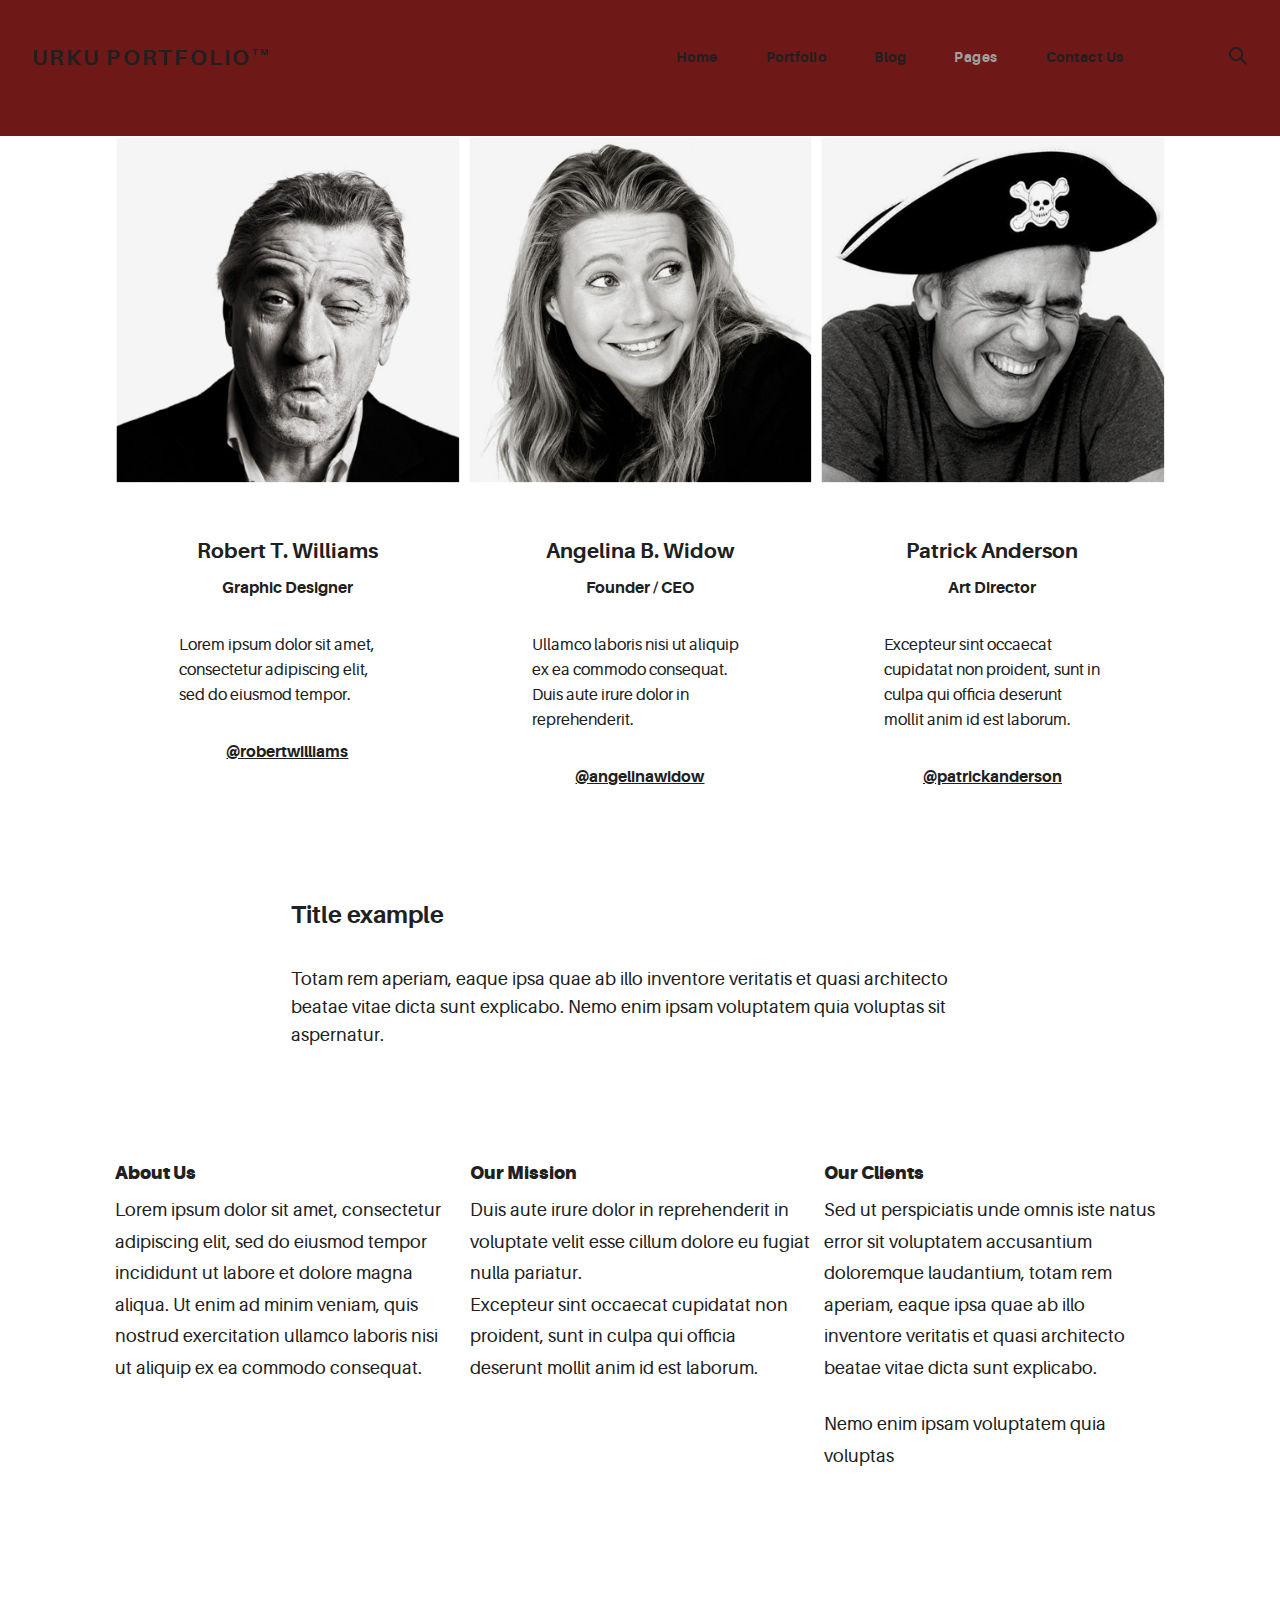
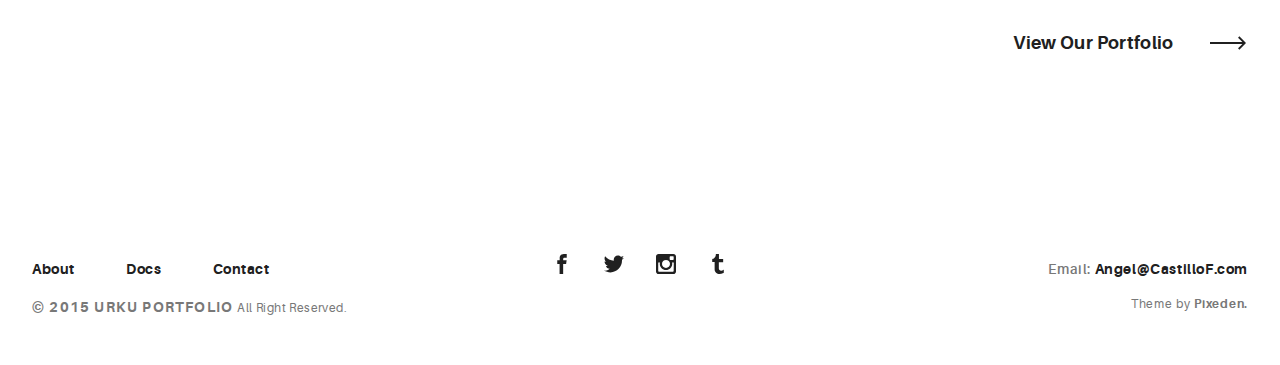
==== commit 355fb698: "launch 1.2" ====
--- a/about.html
+++ b/about.html
@@ -135,7 +135,7 @@
               <use xlink:href="assets/img/symbols.svg#icon-tumblr"></use>
             </svg></a></div>
         <div class="ae-grid__item item-lg-4 au-xs-ta-center au-lg-ta-right">
-          <p class="rk-footer__text rk-footer__contact "> <span class="ae-u-bold">Email: </span><span class="ae-u-bolder"> <a href="#0" class="rk-dark-color ">contact@urkuportfolio.com </a></span></p>
+          <p class="rk-footer__text rk-footer__contact "> <span class="ae-u-bold">Email: </span><span class="ae-u-bolder"> <a href="#0" class="rk-dark-color ">Angel@CastilloF.com </a></span></p>
           <p class="rk-footer__text rk-footer__by">Theme by <a href="http://pixeden.com" class="ae-u-bolder">Pixeden.</a></p>
         </div>
       </div>
--- a/assets/css/urku.css
+++ b/assets/css/urku.css
@@ -53,7 +53,7 @@
 }
 
 .rk-header {
-  background-color: #fff;
+  background-color: rgb(110, 24, 24);
   position: relative;
   z-index: 5;
 }
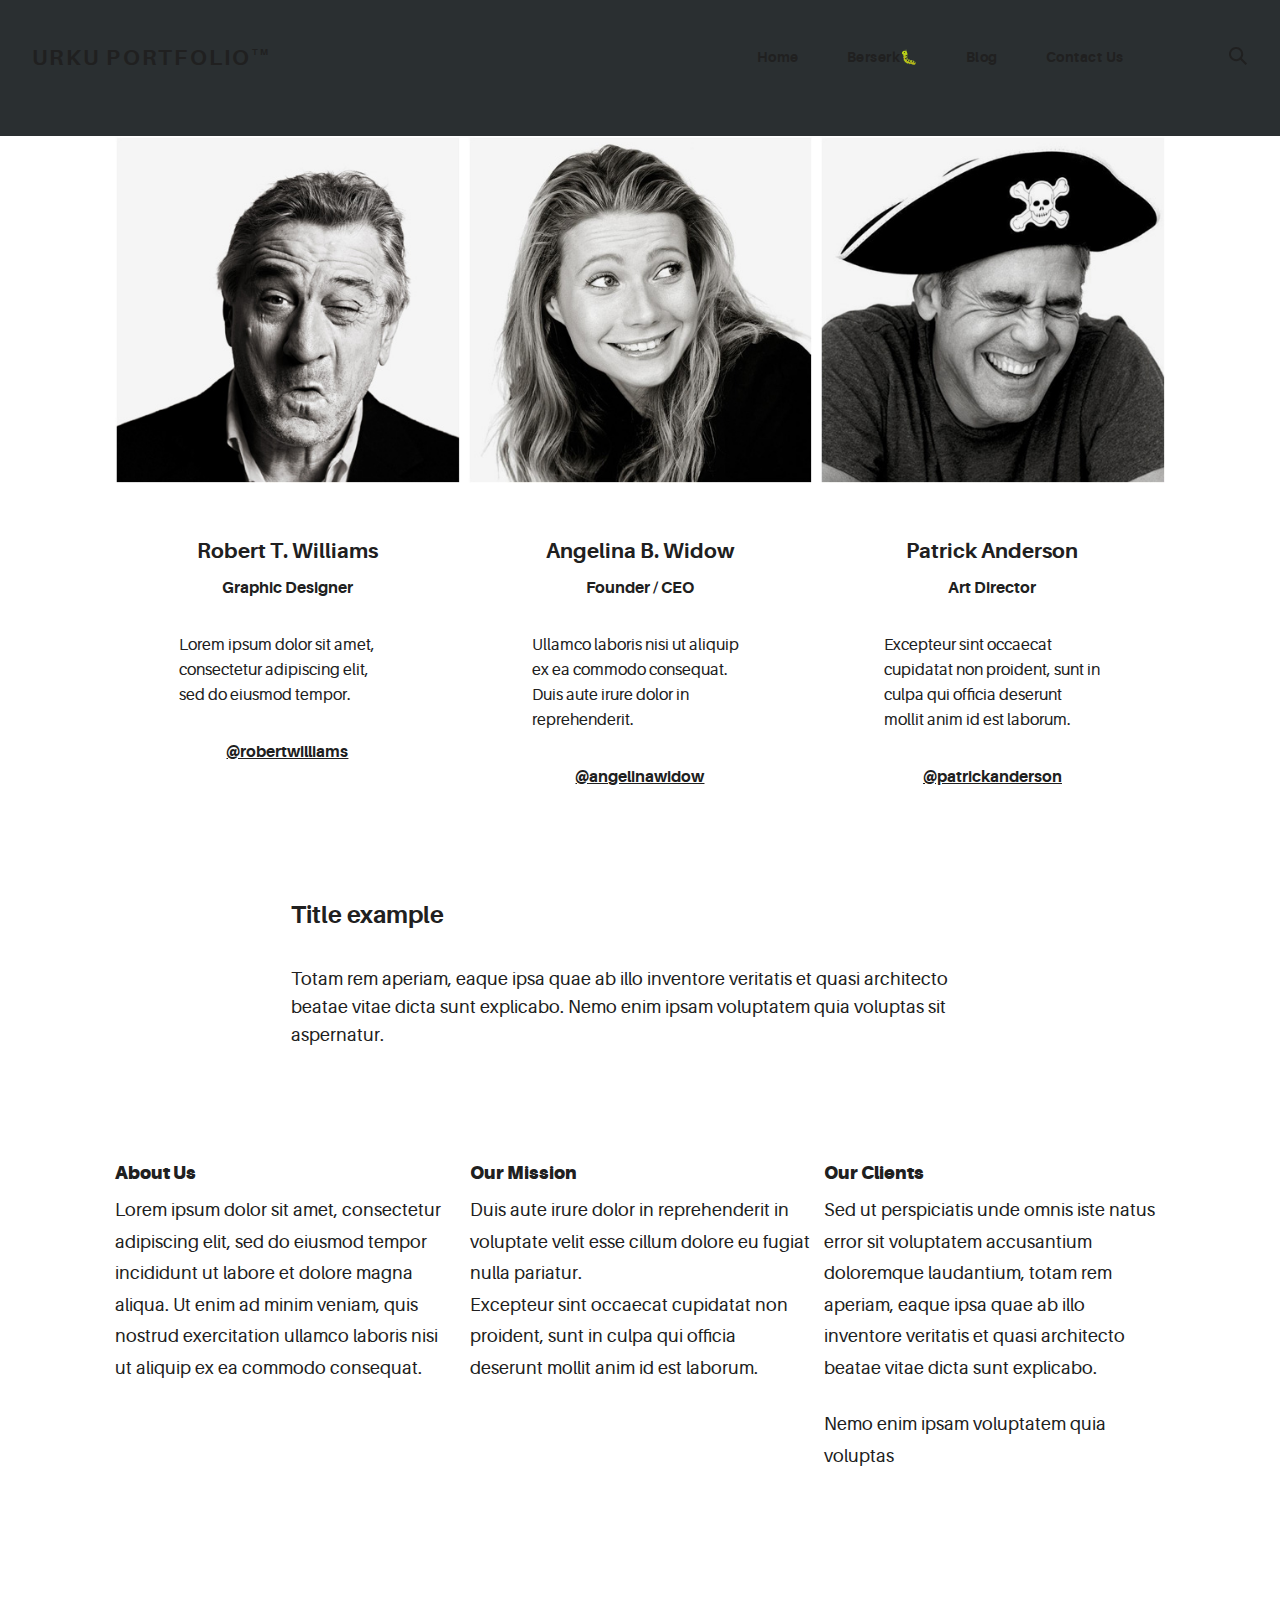
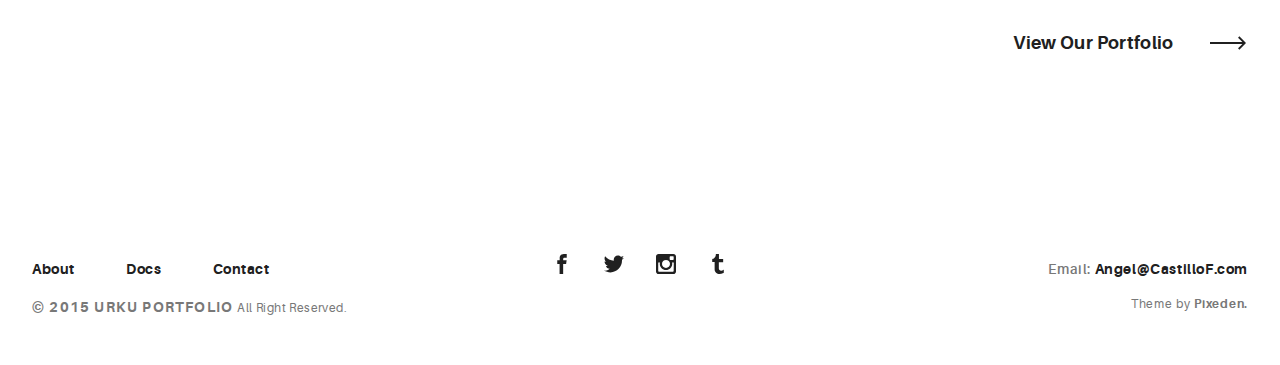
==== commit 69f8b8ff: "launch 1.3" ====
--- a/about.html
+++ b/about.html
@@ -29,7 +29,7 @@
           <ul class="rk-menu">
             <li class="rk-menu__item"><a href="index.html" class="rk-menu__link">Home</a>
             </li>
-            <li class="rk-menu__item"><a href="portfolio.html" class="rk-menu__link">Portfolio</a>
+            <li class="rk-menu__item"><a href="assets/Ejemplo (1).html" class="rk-menu__link">Berserk🐛</a>
               <nav class="rk-menu__sub">
                 <ul class="rk-container">
                   <li class="rk-menu__item"><a href="portfolio.html" class="rk-menu__link">Flex</a></li>
@@ -41,7 +41,7 @@
             </li>
             <li class="rk-menu__item"><a href="blog.html" class="rk-menu__link">Blog</a>
             </li>
-            <li class="active rk-menu__item"><a href="#0" class="rk-menu__link">Pages</a>
+         
               <nav class="rk-menu__sub">
                 <ul class="rk-container">
                   <li class="rk-menu__item"><a href="about.html" class="rk-menu__link">About</a></li>
--- a/assets/css/urku.css
+++ b/assets/css/urku.css
@@ -53,7 +53,8 @@
 }
 
 .rk-header {
-  background-color: rgb(110, 24, 24);
+  
+  background-color: rgb(42, 47, 49);
   position: relative;
   z-index: 5;
 }
@@ -1166,7 +1167,7 @@
 }
 
 .item-1 {
-  background-image: url("../img/project-1.jpg");
+  background-image: url("../img/guts_berserk__fanart____psd_file_by_slyvanie_dbta7ji-pre.jpg");
 }
 @media (min-width: 40em) {
   #layout-grid:checked ~ .rk-portfolio .item-1 {
@@ -1175,11 +1176,11 @@
 }
 
 .item-2 {
-  background-image: url("../img/project-2.jpg");
+  background-image: url("../img/griffith2.jpg");
 }
 
 .item-3 {
-  background-image: url("../img/project-3.jpg");
+  background-image: url("../img/eclipse.jpg");
 }
 
 .item-4 {
@@ -1350,13 +1351,13 @@
 }
 
 .item-inside-1 {
-  background-image: url("../img/project-1.jpg");
+  background-image: url("../img/eclipse.jpg");
   background-position: 50% 100%;
   background-size: 350%;
 }
 @media only screen and (-webkit-min-device-pixel-ratio: 1.5), only screen and (min--moz-device-pixel-ratio: 1.5), only screen and (-o-min-device-pixel-ratio: 3/2), only screen and (min-device-pixel-ratio: 1.5) {
   .item-inside-1 {
-    background-image: url("../img/project-1h.jpg");
+    background-image: url("../img/fentan.jpg");
   }
 }
 @media (min-width: 40em) {
@@ -1366,7 +1367,7 @@
 }
 
 .post-inside-1 {
-  background-image: url("../img/post-1.jpg");
+  background-image: url("../img/fentablack.webp");
 }
 
 #layout-grid:checked ~ .rk-portfolio,
@@ -1571,7 +1572,7 @@
 }
 
 .post-1 {
-  background-image: url("../img/post-1.jpg");
+  background-image: url("../img/fentablack.webp");
 }
 @media (min-width: 40em) {
   #layout-grid:checked ~ .rk-blog .post-1 {
@@ -1641,7 +1642,7 @@
 }
 
 .post-1 {
-  background-image: url("../img/post-1.jpg");
+  background-image: url("../img/fentablack.webp");
 }
 @media (min-width: 40em) {
   .rk-blog--columns .post-1 {
